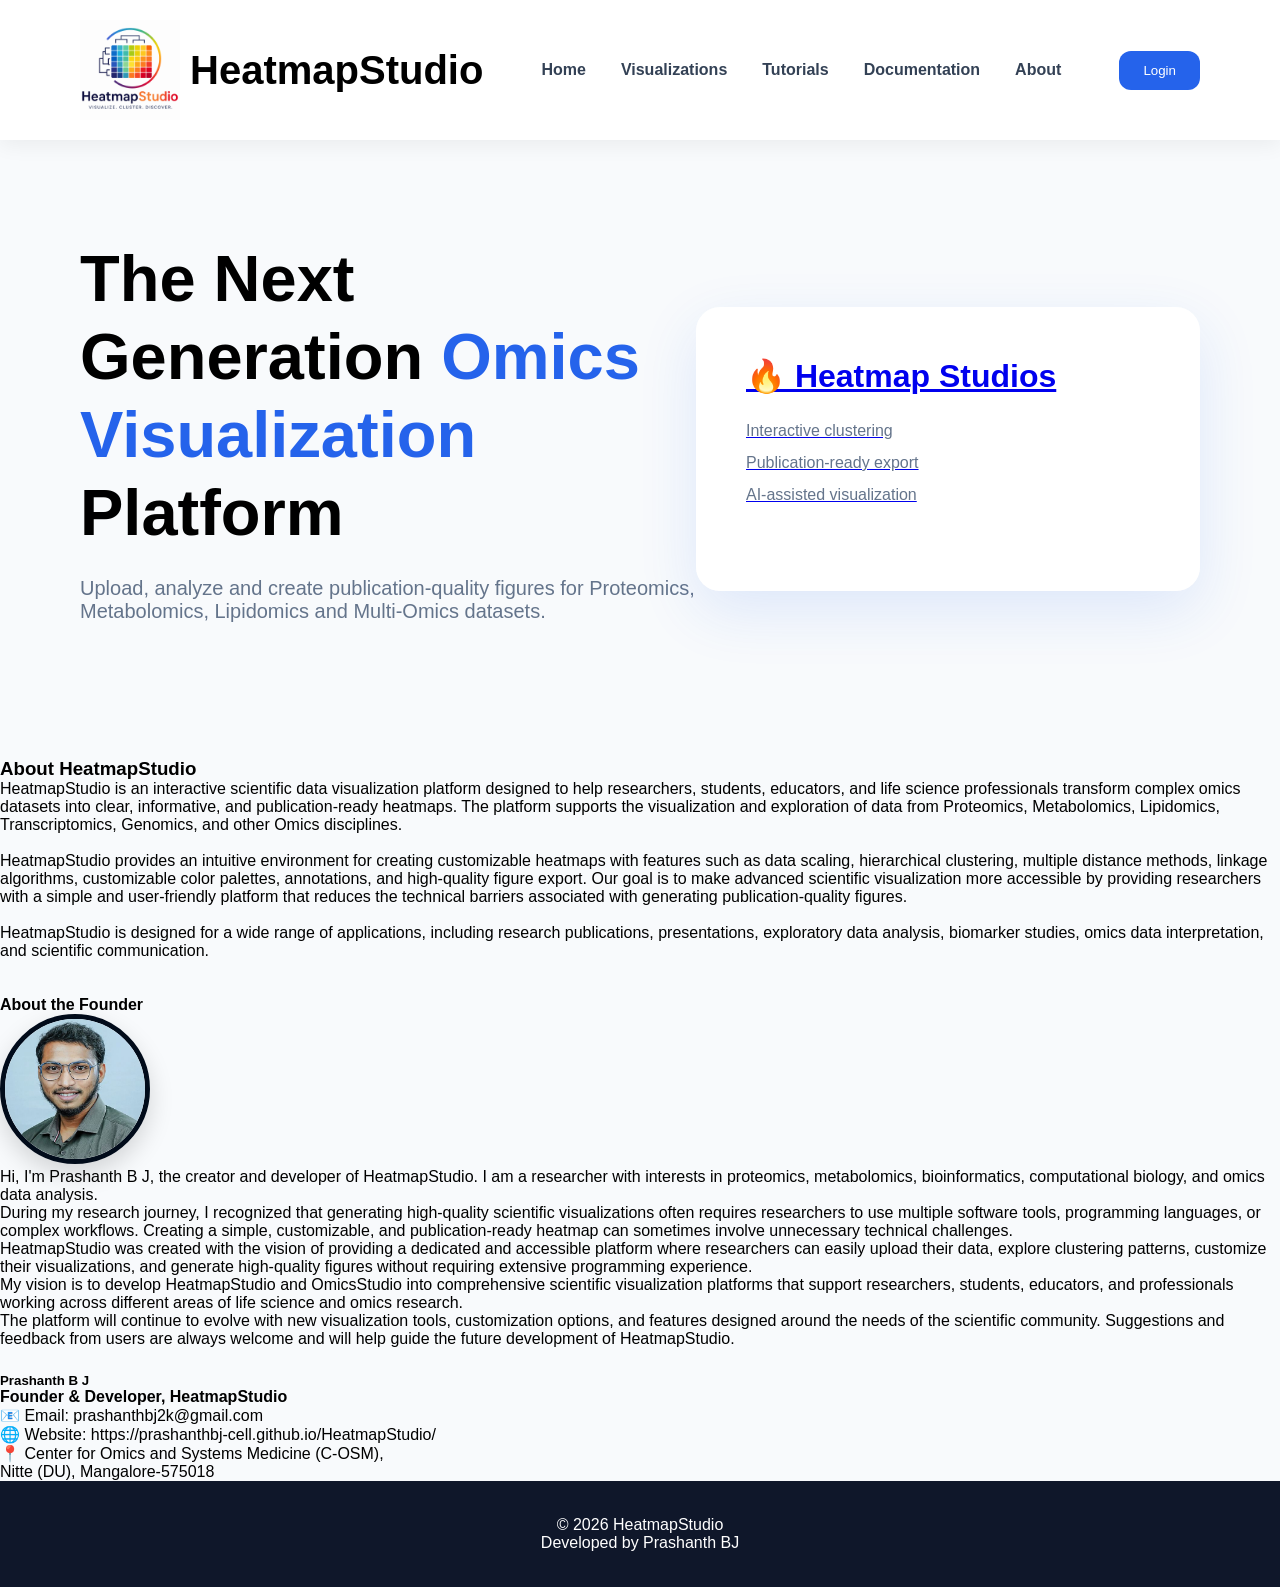
==== index.html @ 777a9588 "Add files via upload" ====
<!DOCTYPE html>
<html lang="en">

<head>

    <meta charset="UTF-8">

    <meta name="viewport" content="width=device-width, initial-scale=1.0">

    <title>HeatmapStudio</title>

    <!-- Font -->

    <link rel="preconnect" href="https://fonts.googleapis.com">

    <link rel="preconnect" href="https://fonts.gstatic.com" crossorigin>

    <link href="https://fonts.googleapis.com/css2?family=Inter:wght@300;400;500;600;700;800&display=swap" rel="stylesheet">

    <!-- CSS -->

    <link rel="stylesheet" href="css/main.css">

</head>

<body>

    <!-- ================= NAVBAR ================= -->

    <header>

        <div class="logo">
            <img src="assets/logos/logo.png" alt="OmicsStudio">
            <span>HeatmapStudio</span>
        </div>

        <nav>
            <a href="#">Home</a>
            <a href="#">Visualizations</a>
            <a href="#">Tutorials</a>
            <a href="#">Documentation</a>
            <a href="#">About</a>
        </nav>

        <div class="nav-buttons">
            <button class="login">Login</button>
        </div>

    </header>


    <!-- ================= MAIN CONTENT ================= -->



        <!-- ================= HERO ================= -->

        <section class="hero">

            <div class="hero-left">

                <h1>
                    The Next Generation
                    <span>Omics Visualization</span>
                    Platform
                </h1>

                <p>
                    Upload, analyze and create publication-quality figures
                    for Proteomics, Metabolomics, Lipidomics and Multi-Omics
                    datasets.
                </p>

            </div>


            <a href="pages/heatmap.html" class="hero-card">

                <h2>🔥 Heatmap Studios</h2>

                <p>
                    Interactive clustering
                    <br>
                    Publication-ready export
                    <br>
                    AI-assisted visualization
                </p>

            </a>

        </section>

        </section>


   <section id="about" class="about">

    <h3>About HeatmapStudio</h3>

    <p>
HeatmapStudio is an interactive scientific data visualization platform designed to help researchers, students,
educators, and life science professionals transform complex omics datasets into clear, informative, and
publication-ready heatmaps.

The platform supports the visualization and exploration of data from Proteomics, Metabolomics,
Lipidomics, Transcriptomics, Genomics, and other Omics disciplines.
</p>
<br>

<p>
HeatmapStudio provides an intuitive environment for creating customizable heatmaps with features such as
data scaling, hierarchical clustering, multiple distance methods, linkage algorithms, customizable color
palettes, annotations, and high-quality figure export. Our goal is to make advanced scientific visualization more accessible by providing researchers with a simple
   and user-friendly platform that reduces the technical barriers associated with generating publication-quality figures.
</p>
<br>
<p>HeatmapStudio is designed for a wide range of applications, including research publications, presentations,
   exploratory data analysis, biomarker studies, omics data interpretation, and scientific communication.
</p>


    <br><br>
    
    <h4>About the Founder</h4>

<div class="founder-container">

    <div class="founder-image">
        <img src="assets/images/prashanth.jpg" alt="Prashanth B J">
    </div>

    <div class="founder-content">

       <p>
Hi, I'm Prashanth B J, the creator and developer of HeatmapStudio. 
I am a researcher with interests in proteomics, metabolomics, bioinformatics, computational biology, and omics data analysis.
</p>

<p>
During my research journey, I recognized that generating high-quality scientific visualizations often requires researchers 
to use multiple software tools, programming languages, or complex workflows. Creating a simple, customizable, and 
publication-ready heatmap can sometimes involve unnecessary technical challenges.
</p>

<p>
HeatmapStudio was created with the vision of providing a dedicated and accessible platform where researchers can easily 
upload their data, explore clustering patterns, customize their visualizations, and generate high-quality figures 
without requiring extensive programming experience.
</p>

<p>
My vision is to develop HeatmapStudio and OmicsStudio into comprehensive scientific visualization platforms that support 
researchers, students, educators, and professionals working across different areas of life science and omics research.
</p>
<p>

The platform will continue to evolve with new visualization tools, customization options, and features designed around 
the needs of the scientific community. Suggestions and feedback from users are always welcome and will help guide the future 
development of HeatmapStudio.
</p>

        <div class="founder-sign">
            <h5>Prashanth B J</h5>
            <p>Founder & Developer, HeatmapStudio</p>
        </div>

    </div>

</div>

</section>

</section>


        <div class="contact-info">

            <p>📧 Email: prashanthbj2k@gmail.com</p>

            <p>🌐 Website: https://prashanthbj-cell.github.io/HeatmapStudio/</p>

            <p>📍 Center for Omics and Systems Medicine (C-OSM), <p>

            <p> Nitte (DU), Mangalore-575018 </p>

        </div>

    


    <!-- ================= FOOTER ================= -->

    <footer>
        © 2026 HeatmapStudio
        <br>
        Developed by Prashanth BJ
    </footer>

</body>

</html>
---- css/main.css ----
*{

margin:0;

padding:0;

box-sizing:border-box;

}

body {
    min-height: auto;
    font-family: Arial, Helvetica, sans-serif;
        background:#F8FAFC;
}

main {
    flex: 1;
    display: flex;
    flex-direction: column;
}

header{

display:flex;

justify-content:space-between;

align-items:center;

padding:20px 80px;

background:white;

box-shadow:0 5px 20px rgba(0,0,0,.06);

position:sticky;

top:0;

z-index:999;

}

.logo {
    display: flex;
    align-items: center;
    gap: 10px;
    font-size: 40px;
    font-weight: 700;
}

.logo img {
    width: 100px;
    height: 100px;
    object-fit: contain;
}

nav{

display:flex;

gap:35px;

}

nav a{

text-decoration:none;

color:#334155;

font-weight:600;

}

nav a:hover{

color:#2563eb;

}

.login{

background:#2563eb;

color:white;

border:none;

padding:12px 24px;

border-radius:12px;

cursor:pointer;

}

.hero{

display:flex;

justify-content:space-between;

align-items:center;

padding:100px 80px;

}

.hero-left{

width:55%;

}

.hero-left h1{

font-size:65px;

line-height:1.2;

margin-bottom:25px;

}

.hero-left span{

color:#2563eb;

}

.hero-left p{

font-size:20px;

color:#64748b;

margin-bottom:35px;

}

.hero-buttons button{

padding:18px 35px;

margin-right:15px;

border:none;

border-radius:14px;

cursor:pointer;

font-size:17px;

}

.primary{

background:#2563eb;

color:white;

}

.secondary{

background:white;

border:2px solid #2563eb;

color:#2563eb;

}

/* ===========================
   HERO CARD
=========================== */

.hero-card{

    width:420px;

    padding:50px;

    border-radius:24px;

    background:rgba(255,255,255,.9);

    backdrop-filter:blur(15px);

    box-shadow:
        0 20px 60px rgba(37,99,235,.12);

    transition:.35s;
    
    display:flex;

    flex-direction: column;

    flex: 1;

}

.hero-card:hover{

    transform:translateY(-8px);

    box-shadow:
        0 30px 70px rgba(37,99,235,.20);

}

.hero-card h2{

    font-size:32px;

    margin-bottom:20px;

}

.hero-card p{

    color:#64748b;

    line-height:2;

    margin-bottom:30px;

}

.hero-card .primary{

    display:flex;

    flex-direction: column;

    padding:14px 24px;

}



/******

*********************/

.modules{

padding:80px;

}

.modules h2{

text-align:center;

font-size:40px;

margin-bottom:60px;

}

.grid{

display:grid;

grid-template-columns:repeat(auto-fit,minmax(250px,1fr));

gap:30px;

}

.module{

background:white;

padding:35px;

border-radius:18px;

text-align:center;

font-size:40px;

box-shadow:0 5px 25px rgba(0,0,0,.06);

transition:.3s;

cursor:pointer;

}

.module:hover{

transform:translateY(-10px);

}

.module h3{

font-size:25px;

margin-top:15px;

}

.module p{

font-size:16px;

color:#64748b;

margin-top:10px;

}

.features{

display:grid;

grid-template-columns:repeat(4,1fr);

padding:80px;

gap:25px;

}

.feature{

background:#2563eb;

color:white;

padding:35px;

text-align:center;

font-size:22px;

border-radius:18px;

}

footer {
    padding: 35px;
    text-align: center;
    background: #0f172a;
    color: white;
    margin-top: auto;
    flex-shrink: 0;
}

.dashboard{

display:grid;

grid-template-columns:340px 1fr;

gap:30px;

margin-top:40px;

}

.left-panel{

display:flex;

flex-direction:column;

gap:25px;

}

.right-panel{

display:flex;

flex-direction:column;

gap:25px;

}

.card{

background:white;

padding:25px;

border-radius:18px;

box-shadow:0 10px 30px rgba(0,0,0,.08);

}

.card h2{

margin-bottom:20px;

}

.upload-area{

border:2px dashed #cbd5e1;

padding:35px;

border-radius:16px;

text-align:center;

}

.upload-icon{

font-size:60px;

margin-bottom:15px;

}

.upload-area input{

margin:20px 0;

width:100%;

}

.demo-btn{

margin-top:20px;

width:100%;

}

.recent-list{

list-style:none;

}

.recent-list li{

padding:12px;

border-bottom:1px solid #e5e7eb;

color:#475569;

}

.dataset-info{

display:grid;

grid-template-columns:repeat(4,1fr);

gap:20px;

text-align:center;

}

.dataset-info div{

background:#f8fafc;

padding:20px;

border-radius:12px;

}

.preview-table {
    width: 100%;
    max-height: 500px;
    overflow-y: auto;
    overflow-x: auto;
    border: 1px solid #e2e8f0;
    border-radius: 10px;
}

.preview-table table {
    width: max-content;
    min-width: 100%;
    border-collapse: collapse;
}

.preview-table th,
.preview-table td {
    padding: 10px 14px;
    white-space: nowrap;
    border-bottom: 1px solid #e2e8f0;
}

.preview-table th {
    position: sticky;
    top: 0;
    background: white;
    z-index: 2;
}

.continue-section{
    margin-top:30px;
    display:flex;
    justify-content:flex-end;
}

.generate-btn{
    background:#2563eb;
    color:white;
    border:none;
    padding:16px 35px;
    border-radius:12px;
    cursor:pointer;
    font-size:18px;
    font-weight:600;
    transition:.3s;
}

.generate-btn:hover{
    background:#1d4ed8;
}

.heatmap-card{
    margin-top:30px;
}

#heatmapPlot{
    width:100%;
    height:700px;
}

.builder{

display:grid;

grid-template-columns:320px 1fr;

gap:30px;

padding:40px 60px;

}

.left-tools{

display:flex;

flex-direction:column;

gap:20px;

}

.tool-card{

background:white;

padding:20px;

border-radius:16px;

box-shadow:0 5px 20px rgba(0,0,0,.08);

}

.tool-card h3{

margin-bottom:15px;

}

.tool-card select{

width:100%;

padding:12px;

border-radius:10px;

border:1px solid #d1d5db;

}

.tool-card button{

margin-top:10px;

padding:10px 18px;

border:none;

background:#2563eb;

color:white;

border-radius:10px;

cursor:pointer;

margin-right:8px;

}

.viewer{

background:white;

border-radius:20px;

box-shadow:0 5px 25px rgba(0,0,0,.08);

overflow:hidden;

}

.viewer-toolbar{

display:flex;

gap:10px;

padding:15px;

background:#f8fafc;

border-bottom:1px solid #e5e7eb;

}

.viewer-toolbar button{

padding:10px 18px;

border:none;

background:#2563eb;

color:white;

border-radius:8px;

cursor:pointer;

}

#heatmapViewer{

height:850px;

display:flex;

align-items:center;

justify-content:center;

font-size:28px;

color:#94a3b8;

}

.paste-section {
    margin-top: 20px;
    text-align: center;
}

.paste-section p {
    color: #64748b;
    margin-bottom: 10px;
}

#pasteData {
    width: 100%;
    min-height: 180px;
    padding: 14px;
    border: 1px solid #cbd5e1;
    border-radius: 10px;
    resize: vertical;
    font-family: monospace;
    font-size: 14px;
    box-sizing: border-box;
}

#loadPasteBtn {
    margin-top: 12px;
    padding: 10px 18px;
    border: none;
    border-radius: 8px;
    cursor: pointer;
}

#heatmapPlot {
    width: 50%;
    margin: 0 Center;
}

/* =======================================
   COLOR PALETTE SELECTOR
======================================= */

.palette-selector {
    display: flex;
    align-items: center;
    gap: 8px;
}


.palette-dropdown {
    position: relative;
    width: 220px;
}


.palette-selected {
    width: 100%;
    height: 36px;

    display: flex;
    align-items: center;
    gap: 10px;

    padding: 5px 10px;

    background: white;

    border: 1px solid #ccc;
    border-radius: 6px;

    cursor: pointer;

    font-size: 13px;
}


.palette-selected:hover {
    border-color: #888;
}


.palette-arrow {
    margin-left: auto;
    font-size: 10px;
}


.palette-preview {
    width: 70px;
    height: 14px;

    display: inline-block;

    border-radius: 3px;

    flex-shrink: 0;
}


.palette-menu {
    position: absolute;

    top: calc(100% + 4px);
    left: 0;

    width: 260px;

    max-height: 400px;

    overflow-y: auto;

    background: white;

    border: 1px solid #ccc;

    border-radius: 7px;

    box-shadow:
        0 6px 20px rgba(0,0,0,0.15);

    padding: 6px;

    z-index: 9999;

    display: none;
}


.palette-menu.show {
    display: block;
}


.palette-group-title {
    font-size: 11px;

    font-weight: 600;

    color: #777;

    padding:
        8px
        8px
        5px;

    text-transform: uppercase;
}


.palette-option {
    display: flex;

    align-items: center;

    gap: 10px;

    padding: 7px 8px;

    border-radius: 5px;

    cursor: pointer;

    font-size: 13px;
}


.palette-option:hover {
    background: #f2f2f2;
}


/* =======================================
   PALETTE COLORS
======================================= */

.palette-RdBu {
    background:
        linear-gradient(
            to right,
            #67001f,
            #f7f7f7,
            #053061
        );
}


.palette-RdYlBu {
    background:
        linear-gradient(
            to right,
            #d73027,
            #ffffbf,
            #2166ac
        );
}


.palette-BlueYellowRed {
    background:
        linear-gradient(
            to right,
            #0066ff,
            #ffff00,
            #ff0000
        );
}


.palette-PurpleYellowGreen {
    background:
        linear-gradient(
            to right,
            #7b2cff,
            #ffff00,
            #00a651
        );
}


.palette-BlueOrange {
    background:
        linear-gradient(
            to right,
            #0057ff,
            #ffffff,
            #ff4500
        );
}


.palette-PinkGreen {
    background:
        linear-gradient(
            to right,
            #d000ff,
            #ffffff,
            #00a651
        );
}


.palette-RedCyan {
    background:
        linear-gradient(
            to right,
            #e60000,
            #ffffff,
            #00a6a6
        );
}


.palette-MagentaGreen {
    background:
        linear-gradient(
            to right,
            #cc00ff,
            #ffffff,
            #00aa00
        );
}


.palette-TealOrange {
    background:
        linear-gradient(
            to right,
            #008c95,
            #ffffff,
            #ff6600
        );
}


.palette-VioletOrange {
    background:
        linear-gradient(
            to right,
            #5e00ff,
            #ffffff,
            #ff4500
        );
}


.palette-Viridis {
    background:
        linear-gradient(
            to right,
            #440154,
            #21918c,
            #fde725
        );
}


.palette-Plasma {
    background:
        linear-gradient(
            to right,
            #0d0887,
            #cc4778,
            #f0f921
        );
}


.palette-Inferno {
    background:
        linear-gradient(
            to right,
            #000004,
            #bc3754,
            #fcffa4
        );
}


.palette-Magma {
    background:
        linear-gradient(
            to right,
            #000004,
            #b73779,
            #fcfdbf
        );
}


.palette-Cividis {
    background:
        linear-gradient(
            to right,
            #00204c,
            #7c7b78,
            #fee838
        );
}

.founder-image img{
    width:150px;
    height:150px;
    border-radius:50%;
    object-fit:cover;
    border:5px solid #010b1a;
    box-shadow:0 10px 25px rgba(0,0,0,.15);
}

.founder-content{
    flex:1;
    min-width:300px;
}

.founder-sign{
    margin-top:25px;
    font-weight:bold;
}

.founder-sign h4{
    margin-bottom:5px;
}
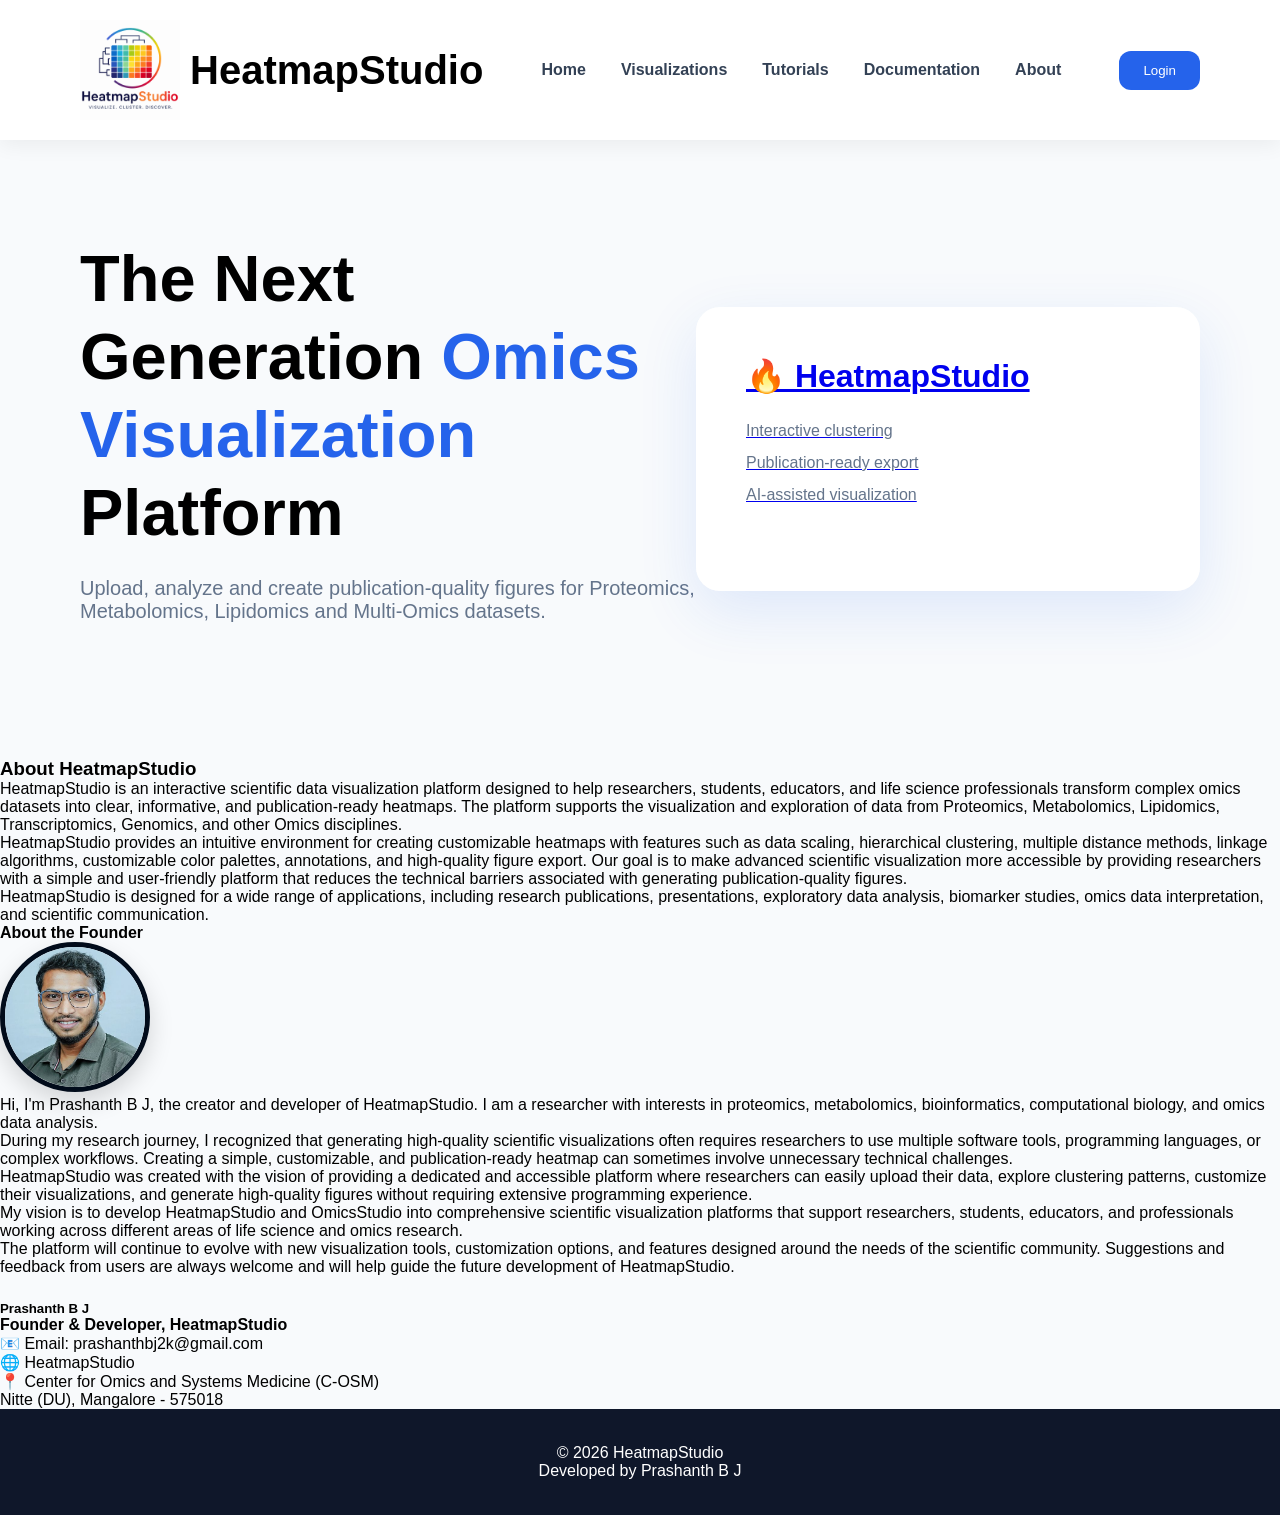
==== commit 82217239: "Add files via upload" ====
--- a/index.html
+++ b/index.html
@@ -10,191 +10,311 @@
     <title>HeatmapStudio</title>
 
     <!-- Font -->
-
     <link rel="preconnect" href="https://fonts.googleapis.com">
 
-    <link rel="preconnect" href="https://fonts.gstatic.com" crossorigin>
-
-    <link href="https://fonts.googleapis.com/css2?family=Inter:wght@300;400;500;600;700;800&display=swap" rel="stylesheet">
+    <link rel="preconnect"
+          href="https://fonts.gstatic.com"
+          crossorigin>
+
+    <link href="https://fonts.googleapis.com/css2?family=Inter:wght@300;400;500;600;700;800&display=swap"
+          rel="stylesheet">
 
     <!-- CSS -->
-
     <link rel="stylesheet" href="css/main.css">
 
 </head>
 
+
 <body>
 
-    <!-- ================= NAVBAR ================= -->
-
-    <header>
-
-        <div class="logo">
-            <img src="assets/logos/logo.png" alt="OmicsStudio">
-            <span>HeatmapStudio</span>
+<!-- ================= NAVBAR ================= -->
+
+<header>
+
+    <div class="logo">
+
+        <img src="assets/logos/logo.png"
+             alt="HeatmapStudio Logo">
+
+        <span>HeatmapStudio</span>
+
+    </div>
+
+
+    <nav>
+
+        <a href="#home">Home</a>
+
+        <a href="#visualizations">Visualizations</a>
+
+        <a href="#tutorials">Tutorials</a>
+
+        <a href="#documentation">Documentation</a>
+
+        <a href="#about">About</a>
+
+    </nav>
+
+
+    <div class="nav-buttons">
+
+        <button class="login">
+            Login
+        </button>
+
+    </div>
+
+</header>
+
+
+<!-- ================= MAIN CONTENT ================= -->
+
+<main>
+
+
+    <!-- ================= HERO ================= -->
+
+    <section id="home" class="hero">
+
+        <div class="hero-left">
+
+            <h1>
+
+                The Next Generation
+
+                <span>Omics Visualization</span>
+
+                Platform
+
+            </h1>
+
+
+            <p>
+
+                Upload, analyze and create publication-quality figures
+                for Proteomics, Metabolomics, Lipidomics and Multi-Omics
+                datasets.
+
+            </p>
+
         </div>
 
-        <nav>
-            <a href="#">Home</a>
-            <a href="#">Visualizations</a>
-            <a href="#">Tutorials</a>
-            <a href="#">Documentation</a>
-            <a href="#">About</a>
-        </nav>
-
-        <div class="nav-buttons">
-            <button class="login">Login</button>
+
+        <!-- ================= HEATMAP CARD ================= -->
+
+        <a href="pages/heatmap.html"
+           class="hero-card">
+
+            <h2>
+                🔥 HeatmapStudio
+            </h2>
+
+            <p>
+
+                Interactive clustering
+
+                <br>
+
+                Publication-ready export
+
+                <br>
+
+                AI-assisted visualization
+
+            </p>
+
+        </a>
+
+    </section>
+
+
+    <!-- ================= ABOUT ================= -->
+
+    <section id="about"
+             class="about">
+
+        <h3>
+            About HeatmapStudio
+        </h3>
+
+
+        <p>
+
+            HeatmapStudio is an interactive scientific data visualization
+            platform designed to help researchers, students, educators,
+            and life science professionals transform complex omics datasets
+            into clear, informative, and publication-ready heatmaps.
+
+            The platform supports the visualization and exploration of data
+            from Proteomics, Metabolomics, Lipidomics, Transcriptomics,
+            Genomics, and other Omics disciplines.
+
+        </p>
+
+
+        <p>
+
+            HeatmapStudio provides an intuitive environment for creating
+            customizable heatmaps with features such as data scaling,
+            hierarchical clustering, multiple distance methods, linkage
+            algorithms, customizable color palettes, annotations, and
+            high-quality figure export.
+
+            Our goal is to make advanced scientific visualization more
+            accessible by providing researchers with a simple and
+            user-friendly platform that reduces the technical barriers
+            associated with generating publication-quality figures.
+
+        </p>
+
+
+        <p>
+
+            HeatmapStudio is designed for a wide range of applications,
+            including research publications, presentations, exploratory
+            data analysis, biomarker studies, omics data interpretation,
+            and scientific communication.
+
+        </p>
+
+
+        <!-- ================= FOUNDER ================= -->
+
+        <h4>
+            About the Founder
+        </h4>
+
+
+        <div class="founder-container">
+
+
+            <div class="founder-image">
+
+                <img src="assets/images/prashanth.jpg"
+                     alt="Prashanth B J">
+
+            </div>
+
+
+            <div class="founder-content">
+
+                <p>
+
+                    Hi, I'm Prashanth B J, the creator and developer
+                    of HeatmapStudio. I am a researcher with interests
+                    in proteomics, metabolomics, bioinformatics,
+                    computational biology, and omics data analysis.
+
+                </p>
+
+
+                <p>
+
+                    During my research journey, I recognized that
+                    generating high-quality scientific visualizations
+                    often requires researchers to use multiple software
+                    tools, programming languages, or complex workflows.
+
+                    Creating a simple, customizable, and publication-ready
+                    heatmap can sometimes involve unnecessary technical
+                    challenges.
+
+                </p>
+
+
+                <p>
+
+                    HeatmapStudio was created with the vision of providing
+                    a dedicated and accessible platform where researchers
+                    can easily upload their data, explore clustering patterns,
+                    customize their visualizations, and generate high-quality
+                    figures without requiring extensive programming experience.
+
+                </p>
+
+
+                <p>
+
+                    My vision is to develop HeatmapStudio and OmicsStudio
+                    into comprehensive scientific visualization platforms
+                    that support researchers, students, educators, and
+                    professionals working across different areas of life
+                    science and omics research.
+
+                </p>
+
+
+                <p>
+
+                    The platform will continue to evolve with new
+                    visualization tools, customization options, and
+                    features designed around the needs of the scientific
+                    community.
+
+                    Suggestions and feedback from users are always welcome
+                    and will help guide the future development of
+                    HeatmapStudio.
+
+                </p>
+
+
+                <div class="founder-sign">
+
+                    <h5>
+                        Prashanth B J
+                    </h5>
+
+                    <p>
+                        Founder & Developer, HeatmapStudio
+                    </p>
+
+                </div>
+
+            </div>
+
         </div>
 
-    </header>
-
-
-    <!-- ================= MAIN CONTENT ================= -->
-
-
-
-        <!-- ================= HERO ================= -->
-
-        <section class="hero">
-
-            <div class="hero-left">
-
-                <h1>
-                    The Next Generation
-                    <span>Omics Visualization</span>
-                    Platform
-                </h1>
-
-                <p>
-                    Upload, analyze and create publication-quality figures
-                    for Proteomics, Metabolomics, Lipidomics and Multi-Omics
-                    datasets.
-                </p>
-
-            </div>
-
-
-            <a href="pages/heatmap.html" class="hero-card">
-
-                <h2>🔥 Heatmap Studios</h2>
-
-                <p>
-                    Interactive clustering
-                    <br>
-                    Publication-ready export
-                    <br>
-                    AI-assisted visualization
-                </p>
-
-            </a>
-
-        </section>
-
-        </section>
-
-
-   <section id="about" class="about">
-
-    <h3>About HeatmapStudio</h3>
-
-    <p>
-HeatmapStudio is an interactive scientific data visualization platform designed to help researchers, students,
-educators, and life science professionals transform complex omics datasets into clear, informative, and
-publication-ready heatmaps.
-
-The platform supports the visualization and exploration of data from Proteomics, Metabolomics,
-Lipidomics, Transcriptomics, Genomics, and other Omics disciplines.
-</p>
-<br>
-
-<p>
-HeatmapStudio provides an intuitive environment for creating customizable heatmaps with features such as
-data scaling, hierarchical clustering, multiple distance methods, linkage algorithms, customizable color
-palettes, annotations, and high-quality figure export. Our goal is to make advanced scientific visualization more accessible by providing researchers with a simple
-   and user-friendly platform that reduces the technical barriers associated with generating publication-quality figures.
-</p>
-<br>
-<p>HeatmapStudio is designed for a wide range of applications, including research publications, presentations,
-   exploratory data analysis, biomarker studies, omics data interpretation, and scientific communication.
-</p>
-
-
-    <br><br>
-    
-    <h4>About the Founder</h4>
-
-<div class="founder-container">
-
-    <div class="founder-image">
-        <img src="assets/images/prashanth.jpg" alt="Prashanth B J">
-    </div>
-
-    <div class="founder-content">
-
-       <p>
-Hi, I'm Prashanth B J, the creator and developer of HeatmapStudio. 
-I am a researcher with interests in proteomics, metabolomics, bioinformatics, computational biology, and omics data analysis.
-</p>
-
-<p>
-During my research journey, I recognized that generating high-quality scientific visualizations often requires researchers 
-to use multiple software tools, programming languages, or complex workflows. Creating a simple, customizable, and 
-publication-ready heatmap can sometimes involve unnecessary technical challenges.
-</p>
-
-<p>
-HeatmapStudio was created with the vision of providing a dedicated and accessible platform where researchers can easily 
-upload their data, explore clustering patterns, customize their visualizations, and generate high-quality figures 
-without requiring extensive programming experience.
-</p>
-
-<p>
-My vision is to develop HeatmapStudio and OmicsStudio into comprehensive scientific visualization platforms that support 
-researchers, students, educators, and professionals working across different areas of life science and omics research.
-</p>
-<p>
-
-The platform will continue to evolve with new visualization tools, customization options, and features designed around 
-the needs of the scientific community. Suggestions and feedback from users are always welcome and will help guide the future 
-development of HeatmapStudio.
-</p>
-
-        <div class="founder-sign">
-            <h5>Prashanth B J</h5>
-            <p>Founder & Developer, HeatmapStudio</p>
-        </div>
-
-    </div>
-
-</div>
-
-</section>
-
-</section>
-
-
-        <div class="contact-info">
-
-            <p>📧 Email: prashanthbj2k@gmail.com</p>
-
-            <p>🌐 Website: https://prashanthbj-cell.github.io/HeatmapStudio/</p>
-
-            <p>📍 Center for Omics and Systems Medicine (C-OSM), <p>
-
-            <p> Nitte (DU), Mangalore-575018 </p>
-
-        </div>
-
-    
-
-
-    <!-- ================= FOOTER ================= -->
-
-    <footer>
-        © 2026 HeatmapStudio
-        <br>
-        Developed by Prashanth BJ
-    </footer>
+    </section>
+
+
+    <!-- ================= CONTACT ================= -->
+
+    <section class="contact-info">
+
+        <p>
+            📧 Email: prashanthbj2k@gmail.com
+        </p>
+
+        <p>
+            🌐 HeatmapStudio
+        </p>
+
+        <p>
+            📍 Center for Omics and Systems Medicine (C-OSM)
+        </p>
+
+        <p>
+            Nitte (DU), Mangalore - 575018
+        </p>
+
+    </section>
+
+
+</main>
+
+
+<!-- ================= FOOTER ================= -->
+
+<footer>
+
+    © 2026 HeatmapStudio
+
+    <br>
+
+    Developed by Prashanth B J
+
+</footer>
+
 
 </body>
 
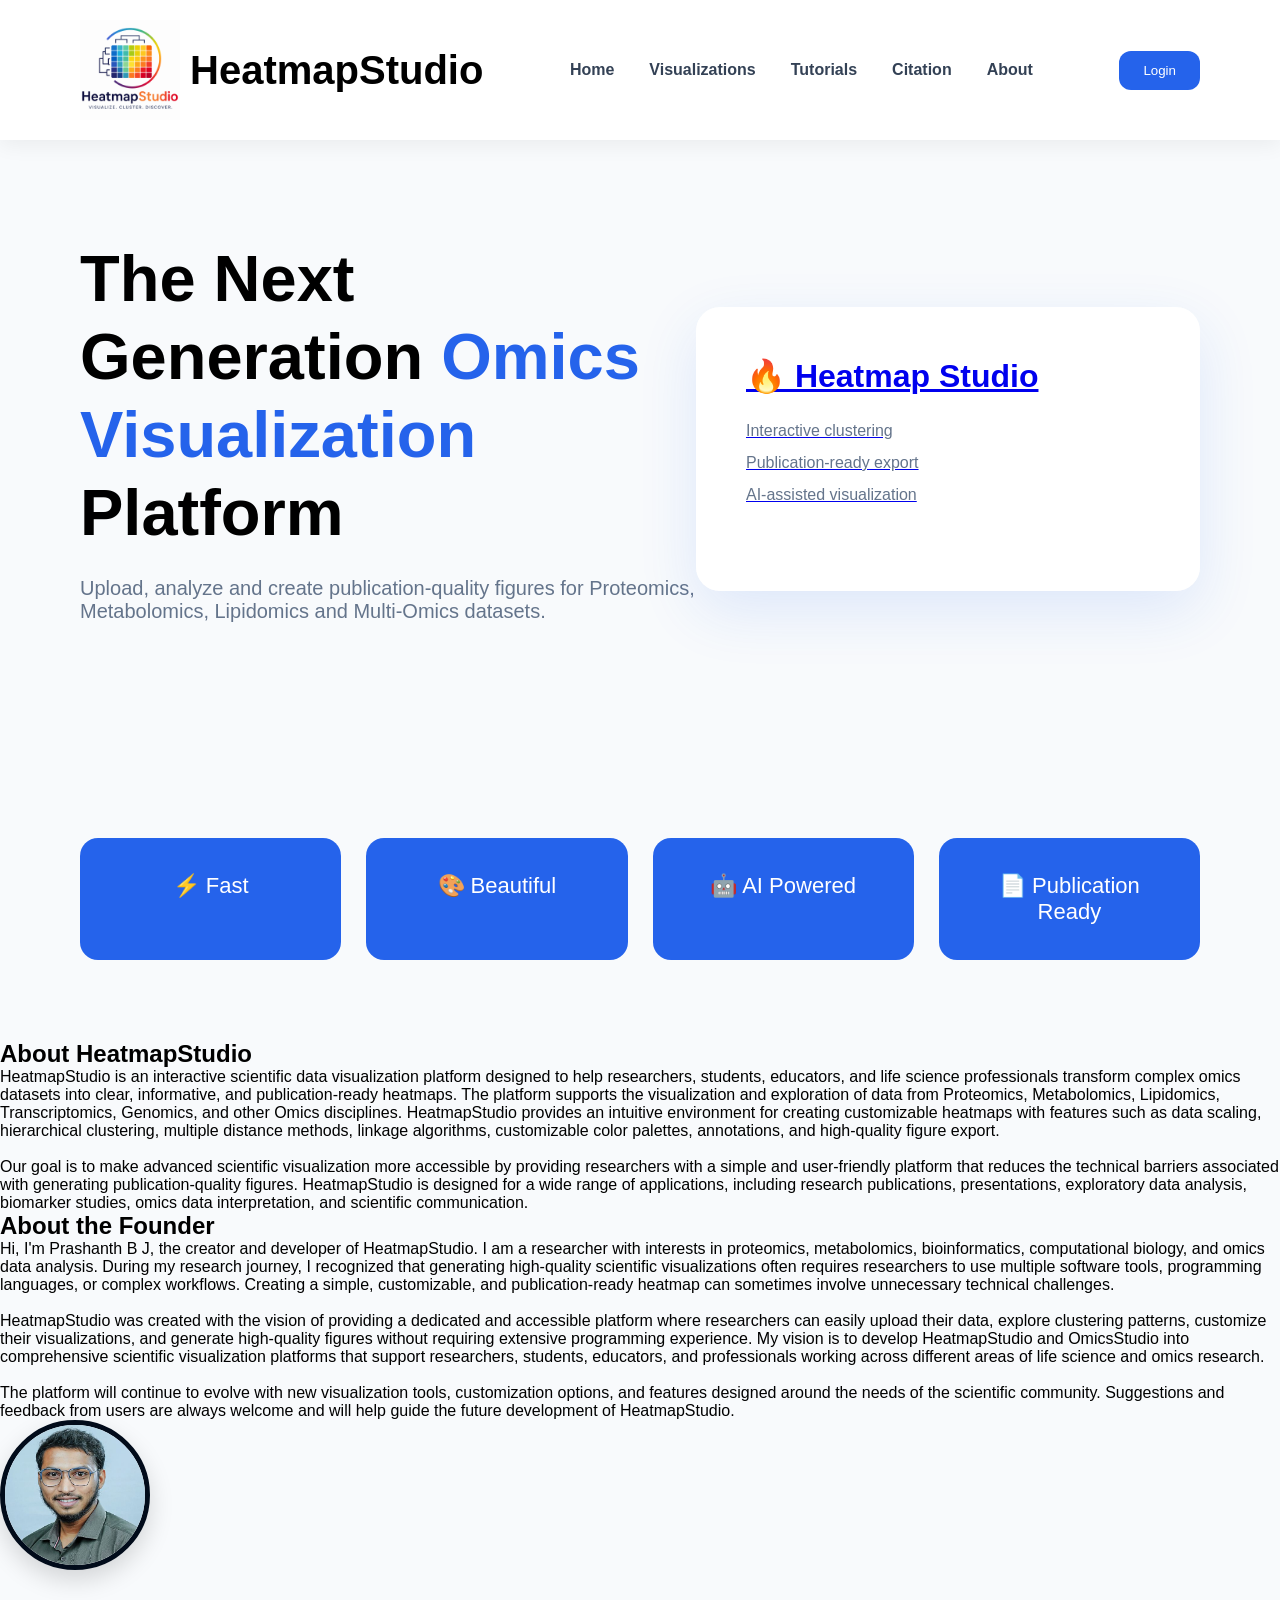
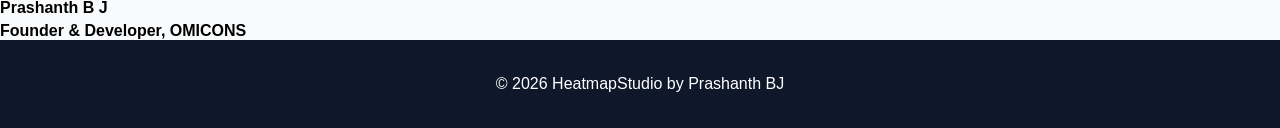
==== commit 633274ea: "Add files via upload" ====
--- a/index.html
+++ b/index.html
@@ -10,21 +10,19 @@
     <title>HeatmapStudio</title>
 
     <!-- Font -->
+
     <link rel="preconnect" href="https://fonts.googleapis.com">
 
-    <link rel="preconnect"
-          href="https://fonts.gstatic.com"
-          crossorigin>
-
-    <link href="https://fonts.googleapis.com/css2?family=Inter:wght@300;400;500;600;700;800&display=swap"
-          rel="stylesheet">
+    <link rel="preconnect" href="https://fonts.gstatic.com" crossorigin>
+
+    <link href="https://fonts.googleapis.com/css2?family=Inter:wght@300;400;500;600;700;800&display=swap" rel="stylesheet">
 
     <!-- CSS -->
+
     <link rel="stylesheet" href="css/main.css">
 
 </head>
 
-
 <body>
 
 <!-- ================= NAVBAR ================= -->
@@ -32,185 +30,170 @@
 <header>
 
     <div class="logo">
-
-        <img src="assets/logos/logo.png"
-             alt="HeatmapStudio Logo">
-
-        <span>HeatmapStudio</span>
-
-    </div>
-
+    <img src="assets/logos/logo.png" alt="HeatmapStudio">
+    <span>HeatmapStudio</span>
+</div>
 
     <nav>
 
-        <a href="#home">Home</a>
-
-        <a href="#visualizations">Visualizations</a>
-
-        <a href="#tutorials">Tutorials</a>
-
-        <a href="#documentation">Documentation</a>
-
-        <a href="#about">About</a>
+        <a href="#">Home</a>
+
+        <a href="#">Visualizations</a>
+
+        <a href="#">Tutorials</a>
+
+        <a href="#">Citation</a>
+
+        <a href="#">About</a>
 
     </nav>
 
-
     <div class="nav-buttons">
 
-        <button class="login">
-            Login
-        </button>
+        <button class="login">Login</button>
 
     </div>
 
 </header>
 
 
-<!-- ================= MAIN CONTENT ================= -->
-
-<main>
-
-
-    <!-- ================= HERO ================= -->
-
-    <section id="home" class="hero">
-
-        <div class="hero-left">
-
-            <h1>
-
-                The Next Generation
-
-                <span>Omics Visualization</span>
-
-                Platform
-
-            </h1>
-
-
-            <p>
-
-                Upload, analyze and create publication-quality figures
-                for Proteomics, Metabolomics, Lipidomics and Multi-Omics
-                datasets.
-
-            </p>
+<!-- ================= HERO ================= -->
+
+<section class="hero">
+
+    <div class="hero-left">
+
+        <h1>
+
+            The Next Generation
+
+            <span>Omics Visualization</span>
+
+            Platform
+
+        </h1>
+
+        <p>
+
+            Upload, analyze and create publication-quality figures
+            for Proteomics, Metabolomics, Lipidomics and Multi-Omics
+            datasets.
+
+        </p>
+
 
         </div>
 
-
-        <!-- ================= HEATMAP CARD ================= -->
-
-        <a href="pages/heatmap.html"
-           class="hero-card">
-
-            <h2>
-                🔥 HeatmapStudio
-            </h2>
-
-            <p>
-
-                Interactive clustering
-
-                <br>
-
-                Publication-ready export
-
-                <br>
-
-                AI-assisted visualization
-
-            </p>
-
-        </a>
-
-    </section>
-
-
-    <!-- ================= ABOUT ================= -->
-
-    <section id="about"
-             class="about">
-
-        <h3>
-            About HeatmapStudio
-        </h3>
-
-
-        <p>
-
+    </div>
+
+        <a href="pages/heatmap.html" class="hero-card">
+
+            
+    <h2>
+
+       🔥  Heatmap Studio
+
+    </h2>
+
+    <p>
+
+        Interactive clustering
+
+        <br>
+        Publication-ready export
+
+        <br>
+        AI-assisted visualization
+
+    </p>
+
+</a>
+
+    </div>
+
+</section>
+
+
+<!-- ================= FEATURES ================= -->
+
+<section class="features">
+
+<div class="feature">
+
+⚡ Fast
+
+</div>
+
+<div class="feature">
+
+🎨 Beautiful
+
+</div>
+
+<div class="feature">
+
+🤖 AI Powered
+
+</div>
+
+<div class="feature">
+
+📄 Publication Ready
+
+</div>
+
+</section>
+
+<section id="about" class="about-section">
+
+    <div class="about-content">
+
+    <h2>About HeatmapStudio</h2>
+
+     <div class="about-text">
+
+    <p>
             HeatmapStudio is an interactive scientific data visualization
             platform designed to help researchers, students, educators,
             and life science professionals transform complex omics datasets
-            into clear, informative, and publication-ready heatmaps.
-
-            The platform supports the visualization and exploration of data
+            into clear, informative, and publication-ready heatmaps. The platform supports the visualization and exploration of data
             from Proteomics, Metabolomics, Lipidomics, Transcriptomics,
-            Genomics, and other Omics disciplines.
-
-        </p>
-
-
-        <p>
-
-            HeatmapStudio provides an intuitive environment for creating
+            Genomics, and other Omics disciplines. HeatmapStudio provides an intuitive environment for creating
             customizable heatmaps with features such as data scaling,
             hierarchical clustering, multiple distance methods, linkage
             algorithms, customizable color palettes, annotations, and
             high-quality figure export.
-
-            Our goal is to make advanced scientific visualization more
+</p>
+<br>
+
+            <p> Our goal is to make advanced scientific visualization more
             accessible by providing researchers with a simple and
             user-friendly platform that reduces the technical barriers
             associated with generating publication-quality figures.
-
-        </p>
-
-
-        <p>
-
-            HeatmapStudio is designed for a wide range of applications,
+        HeatmapStudio is designed for a wide range of applications,
             including research publications, presentations, exploratory
             data analysis, biomarker studies, omics data interpretation,
-            and scientific communication.
-
-        </p>
-
-
-        <!-- ================= FOUNDER ================= -->
-
-        <h4>
-            About the Founder
-        </h4>
-
-
-        <div class="founder-container">
-
-
-            <div class="founder-image">
-
-                <img src="assets/images/prashanth.jpg"
-                     alt="Prashanth B J">
-
-            </div>
-
-
-            <div class="founder-content">
-
-                <p>
-
-                    Hi, I'm Prashanth B J, the creator and developer
+            and scientific communication.</p>
+   
+     </div>
+
+    </div>
+
+</section>
+
+    <div class="founder-section">
+    
+    <h2>About the Founder</h2>
+ 
+
+    <div class="founder-text">
+
+       <p>
+                   Hi, I'm Prashanth B J, the creator and developer
                     of HeatmapStudio. I am a researcher with interests
                     in proteomics, metabolomics, bioinformatics,
                     computational biology, and omics data analysis.
-
-                </p>
-
-
-                <p>
-
-                    During my research journey, I recognized that
+                     During my research journey, I recognized that
                     generating high-quality scientific visualizations
                     often requires researchers to use multiple software
                     tools, programming languages, or complex workflows.
@@ -218,34 +201,25 @@
                     Creating a simple, customizable, and publication-ready
                     heatmap can sometimes involve unnecessary technical
                     challenges.
-
-                </p>
-
-
-                <p>
-
+</p>
+<br>
+
+ <p>
                     HeatmapStudio was created with the vision of providing
                     a dedicated and accessible platform where researchers
                     can easily upload their data, explore clustering patterns,
                     customize their visualizations, and generate high-quality
                     figures without requiring extensive programming experience.
-
-                </p>
-
-
-                <p>
-
                     My vision is to develop HeatmapStudio and OmicsStudio
                     into comprehensive scientific visualization platforms
                     that support researchers, students, educators, and
                     professionals working across different areas of life
                     science and omics research.
 
-                </p>
-
-
-                <p>
-
+</p>
+<br>
+
+<p>
                     The platform will continue to evolve with new
                     visualization tools, customization options, and
                     features designed around the needs of the scientific
@@ -254,67 +228,40 @@
                     Suggestions and feedback from users are always welcome
                     and will help guide the future development of
                     HeatmapStudio.
-
-                </p>
-
-
-                <div class="founder-sign">
-
-                    <h5>
-                        Prashanth B J
-                    </h5>
-
-                    <p>
-                        Founder & Developer, HeatmapStudio
-                    </p>
-
-                </div>
-
-            </div>
-
+</p>
+
+<div class="founder-image">
+        <img src="assets/images/prashanth.jpg" alt="Prashanth B J">
+    </div>
+
+        <div class="founder-sign">
+            <h4>Prashanth B J</h4>
+            <p>Founder & Developer, OMICONS</p>
         </div>
 
-    </section>
-
-
-    <!-- ================= CONTACT ================= -->
-
-    <section class="contact-info">
-
-        <p>
-            📧 Email: prashanthbj2k@gmail.com
-        </p>
-
-        <p>
-            🌐 HeatmapStudio
-        </p>
-
-        <p>
-            📍 Center for Omics and Systems Medicine (C-OSM)
-        </p>
-
-        <p>
-            Nitte (DU), Mangalore - 575018
-        </p>
-
-    </section>
-
-
-</main>
+    </div>
+
+    </div>
+
+
+
+    
+
+</section>
+
+
+</section>
 
 
 <!-- ================= FOOTER ================= -->
 
 <footer>
 
-    © 2026 HeatmapStudio
-
-    <br>
-
-    Developed by Prashanth B J
+© 2026 HeatmapStudio by Prashanth BJ
 
 </footer>
 
+<script src="js/core/app.js"></script>
 
 </body>
 
--- a/css/main.css
+++ b/css/main.css
@@ -239,7 +239,6 @@
     padding:14px 24px;
 
 }
-
 
 
 /******
@@ -712,13 +711,11 @@
     gap: 8px;
 }
 
-
 .palette-dropdown {
     position: relative;
     width: 220px;
 }
 
-
 .palette-selected {
     width: 100%;
     height: 36px;
@@ -739,18 +736,15 @@
     font-size: 13px;
 }
 
-
 .palette-selected:hover {
     border-color: #888;
 }
-
 
 .palette-arrow {
     margin-left: auto;
     font-size: 10px;
 }
 
-
 .palette-preview {
     width: 70px;
     height: 14px;
@@ -762,7 +756,6 @@
     flex-shrink: 0;
 }
 
-
 .palette-menu {
     position: absolute;
 
@@ -791,11 +784,9 @@
     display: none;
 }
 
-
 .palette-menu.show {
     display: block;
 }
-
 
 .palette-group-title {
     font-size: 11px;
@@ -812,7 +803,6 @@
     text-transform: uppercase;
 }
 
-
 .palette-option {
     display: flex;
 
@@ -829,11 +819,9 @@
     font-size: 13px;
 }
 
-
 .palette-option:hover {
     background: #f2f2f2;
 }
-
 
 /* =======================================
    PALETTE COLORS
@@ -849,7 +837,6 @@
         );
 }
 
-
 .palette-RdYlBu {
     background:
         linear-gradient(
@@ -860,7 +847,6 @@
         );
 }
 
-
 .palette-BlueYellowRed {
     background:
         linear-gradient(
@@ -871,7 +857,6 @@
         );
 }
 
-
 .palette-PurpleYellowGreen {
     background:
         linear-gradient(
@@ -882,7 +867,6 @@
         );
 }
 
-
 .palette-BlueOrange {
     background:
         linear-gradient(
@@ -893,7 +877,6 @@
         );
 }
 
-
 .palette-PinkGreen {
     background:
         linear-gradient(
@@ -904,7 +887,6 @@
         );
 }
 
-
 .palette-RedCyan {
     background:
         linear-gradient(
@@ -915,7 +897,6 @@
         );
 }
 
-
 .palette-MagentaGreen {
     background:
         linear-gradient(
@@ -926,7 +907,6 @@
         );
 }
 
-
 .palette-TealOrange {
     background:
         linear-gradient(
@@ -937,7 +917,6 @@
         );
 }
 
-
 .palette-VioletOrange {
     background:
         linear-gradient(
@@ -948,7 +927,6 @@
         );
 }
 
-
 .palette-Viridis {
     background:
         linear-gradient(
@@ -959,7 +937,6 @@
         );
 }
 
-
 .palette-Plasma {
     background:
         linear-gradient(
@@ -970,7 +947,6 @@
         );
 }
 
-
 .palette-Inferno {
     background:
         linear-gradient(
@@ -981,7 +957,6 @@
         );
 }
 
-
 .palette-Magma {
     background:
         linear-gradient(
@@ -991,7 +966,6 @@
             #fcfdbf
         );
 }
-
 
 .palette-Cividis {
     background:
@@ -1024,4 +998,5 @@
 
 .founder-sign h4{
     margin-bottom:5px;
-}+}
+
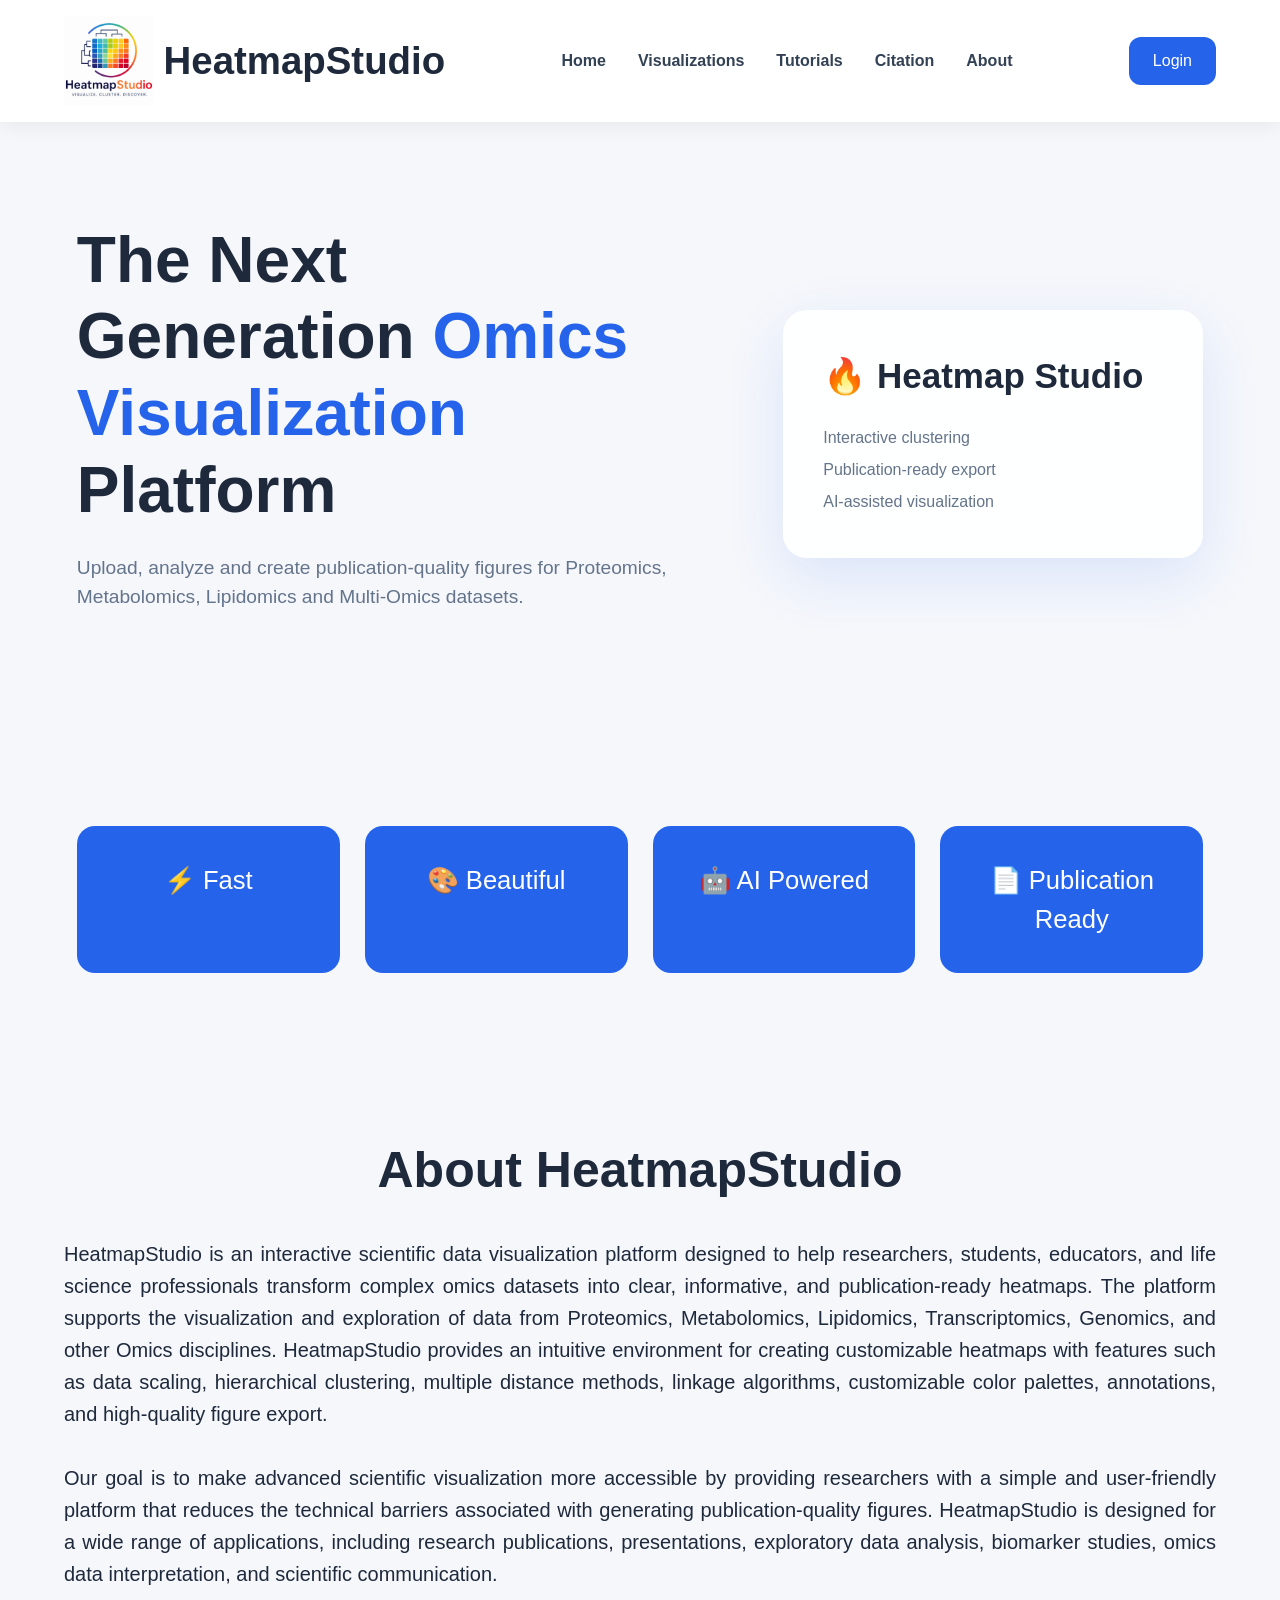
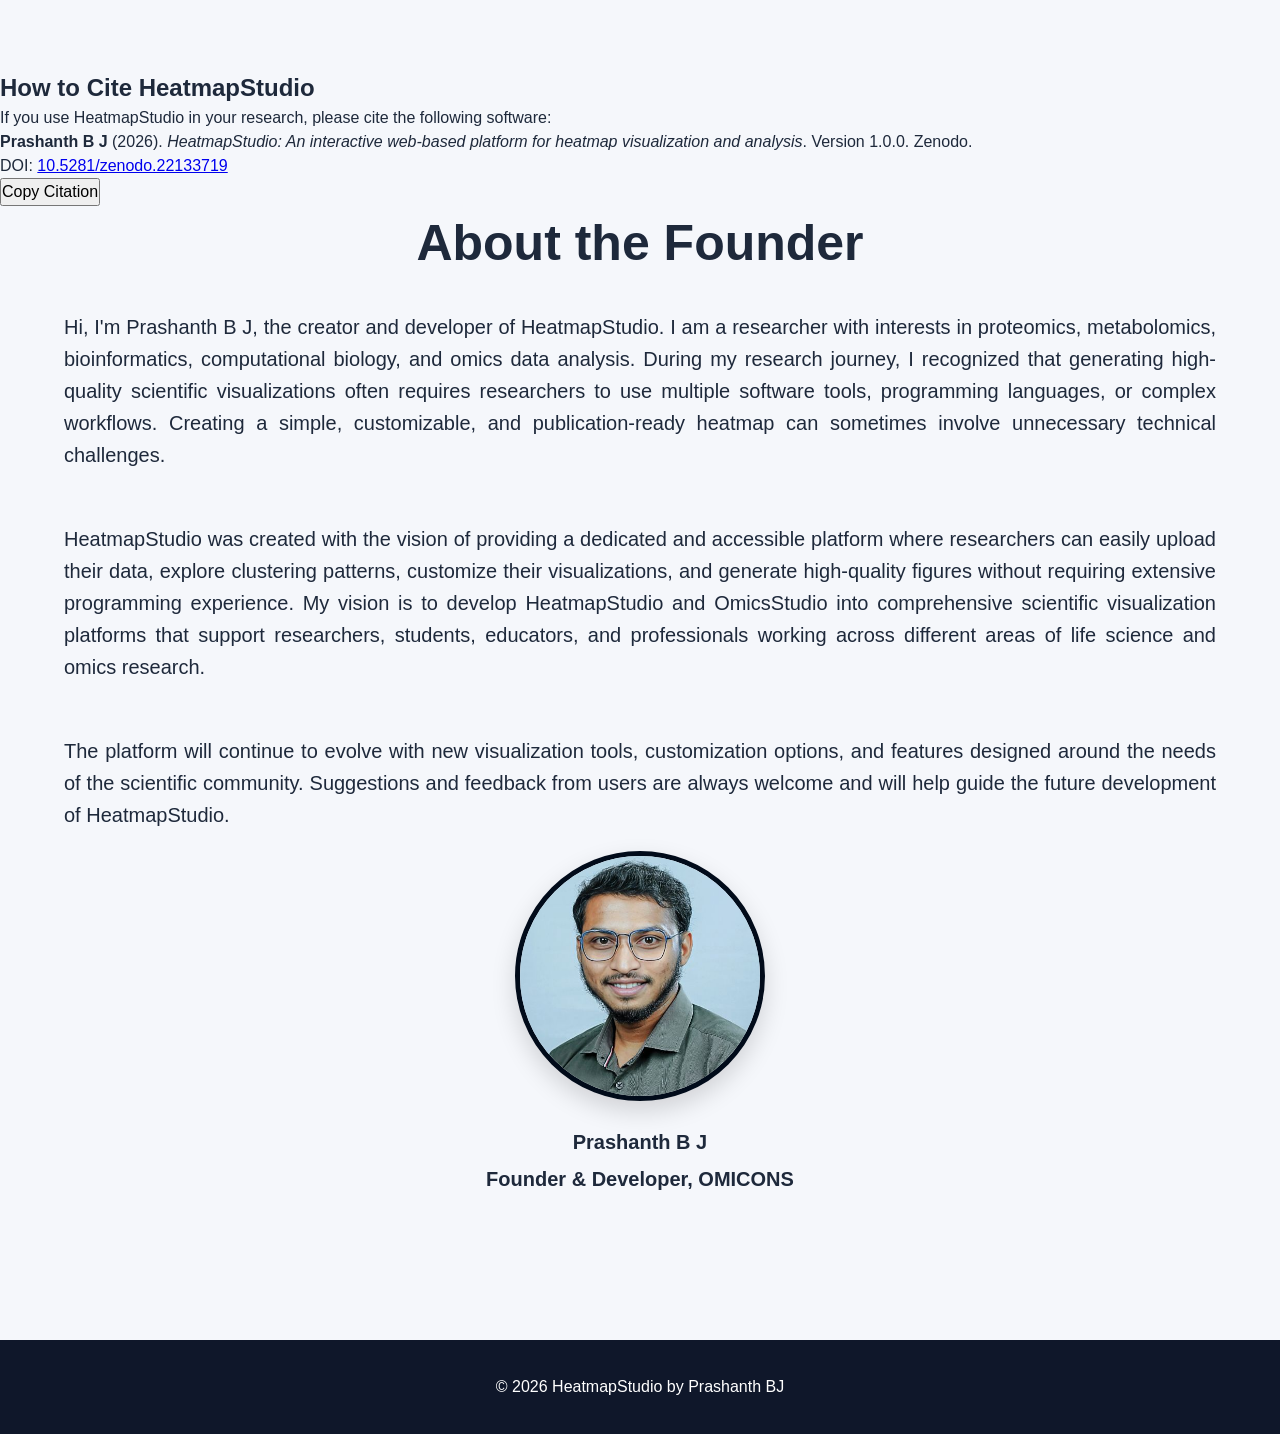
==== commit e6b40392: "Update index.html" ====
--- a/index.html
+++ b/index.html
@@ -181,6 +181,41 @@
 
 </section>
 
+    <section id="citation" class="citation-section">
+
+    <h2>How to Cite HeatmapStudio</h2>
+
+    <p>
+        If you use HeatmapStudio in your research,
+        please cite the following software:
+    </p>
+
+    <div class="citation-box">
+
+        <p>
+            <strong>Prashanth B J</strong> (2026).
+            <em>HeatmapStudio: An interactive web-based platform
+            for heatmap visualization and analysis</em>.
+            Version 1.0.0. Zenodo.
+        </p>
+
+        <p class="doi">
+            DOI:
+            <a href="https://doi.org/10.5281/zenodo.22133719"
+               target="_blank"
+               rel="noopener noreferrer">
+                10.5281/zenodo.22133719
+            </a>
+        </p>
+
+        <button class="copy-citation-btn" onclick="copyCitation()">
+            Copy Citation
+        </button>
+
+    </div>
+
+</section>
+
     <div class="founder-section">
     
     <h2>About the Founder</h2>
@@ -265,4 +300,4 @@
 
 </body>
 
-</html>+</html>
--- a/css/main.css
+++ b/css/main.css
@@ -1,673 +1,614 @@
-*{
-
-margin:0;
-
-padding:0;
-
-box-sizing:border-box;
-
+/* =========================================================
+   HEATMAPSTUDIO - MAIN STYLESHEET
+   Fully Responsive: Desktop / Tablet / Mobile
+========================================================= */
+
+/* =========================================================
+   RESET
+========================================================= */
+
+* {
+    margin: 0;
+    padding: 0;
+    box-sizing: border-box;
+}
+
+html {
+    width: 100%;
+    overflow-x: hidden;
+    scroll-behavior: smooth;
 }
 
 body {
-    min-height: auto;
-    font-family: Arial, Helvetica, sans-serif;
-        background:#F8FAFC;
-}
-
-main {
-    flex: 1;
+    width: 100%;
+    min-width: 0;
+    overflow-x: hidden;
+    font-family: 'Inter', sans-serif;
+    background: #f5f7fb;
+    color: #1e293b;
+    line-height: 1.5;
+}
+
+
+/* =========================================================
+   GLOBAL ELEMENTS
+========================================================= */
+
+img {
+    max-width: 100%;
+}
+
+button,
+input,
+select,
+textarea {
+    font: inherit;
+}
+
+button {
+    -webkit-tap-highlight-color: transparent;
+}
+
+a {
+    -webkit-tap-highlight-color: transparent;
+}
+
+
+/* =========================================================
+   HEADER / NAVIGATION
+========================================================= */
+
+header {
+    width: 100%;
     display: flex;
-    flex-direction: column;
-}
-
-header{
-
-display:flex;
-
-justify-content:space-between;
-
-align-items:center;
-
-padding:20px 80px;
-
-background:white;
-
-box-shadow:0 5px 20px rgba(0,0,0,.06);
-
-position:sticky;
-
-top:0;
-
-z-index:999;
-
+    justify-content: space-between;
+    align-items: center;
+    gap: 25px;
+
+    padding: 16px clamp(20px, 5vw, 80px);
+
+    background: white;
+    box-shadow: 0 5px 20px rgba(0, 0, 0, 0.06);
+
+    position: sticky;
+    top: 0;
+    z-index: 999;
 }
 
 .logo {
     display: flex;
     align-items: center;
     gap: 10px;
+
+    min-width: 0;
+
+    font-size: clamp(24px, 3vw, 40px);
+    font-weight: 700;
+    white-space: nowrap;
+}
+
+.logo img {
+    width: clamp(55px, 7vw, 100px);
+    height: clamp(55px, 7vw, 100px);
+    object-fit: contain;
+    flex-shrink: 0;
+}
+
+nav {
+    display: flex;
+    align-items: center;
+    justify-content: center;
+    gap: clamp(15px, 2.5vw, 35px);
+    flex-wrap: wrap;
+}
+
+nav a {
+    text-decoration: none;
+    color: #334155;
+    font-weight: 600;
+    white-space: nowrap;
+}
+
+nav a:hover {
+    color: #2563eb;
+}
+
+.nav-buttons {
+    display: flex;
+    align-items: center;
+    gap: 10px;
+}
+
+.login {
+    background: #2563eb;
+    color: white;
+
+    border: none;
+    padding: 12px 24px;
+    border-radius: 12px;
+
+    cursor: pointer;
+    white-space: nowrap;
+
+    transition: 0.25s ease;
+}
+
+.login:hover {
+    background: #1d4ed8;
+}
+
+
+/* =========================================================
+   HERO SECTION
+========================================================= */
+
+.hero {
+    width: 100%;
+
+    display: flex;
+    justify-content: space-between;
+    align-items: center;
+
+    gap: 50px;
+
+    padding:
+        clamp(50px, 8vw, 100px)
+        clamp(20px, 6vw, 80px);
+}
+
+.hero-left {
+    width: 55%;
+    min-width: 0;
+}
+
+.hero-left h1 {
+    font-size: clamp(40px, 5vw, 65px);
+    line-height: 1.2;
+    margin-bottom: 25px;
+}
+
+.hero-left span {
+    color: #2563eb;
+}
+
+.hero-left p {
+    font-size: clamp(17px, 1.5vw, 20px);
+    color: #64748b;
+    margin-bottom: 35px;
+}
+
+.hero-buttons {
+    display: flex;
+    flex-wrap: wrap;
+    gap: 15px;
+}
+
+.hero-buttons button {
+    padding: 18px 35px;
+
+    border: none;
+    border-radius: 14px;
+
+    cursor: pointer;
+    font-size: 17px;
+}
+
+.primary {
+    background: #2563eb;
+    color: white;
+
+    border: none;
+    border-radius: 10px;
+
+    padding: 12px 20px;
+    cursor: pointer;
+
+    transition: 0.25s ease;
+}
+
+.primary:hover {
+    background: #1d4ed8;
+}
+
+.secondary {
+    background: white;
+    border: 2px solid #2563eb;
+    color: #2563eb;
+
+    padding: 12px 20px;
+    border-radius: 10px;
+
+    cursor: pointer;
+
+    transition: 0.25s ease;
+}
+
+.secondary:hover {
+    background: #eff6ff;
+}
+
+
+/* =========================================================
+   HERO CARD
+========================================================= */
+
+.hero-card {
+    display: block;
+
+    width: min(420px, 100%);
+    flex-shrink: 0;
+
+    padding: clamp(25px, 4vw, 40px);
+
+    border-radius: 24px;
+
+    background: rgba(255, 255, 255, 0.9);
+    backdrop-filter: blur(15px);
+
+    box-shadow:
+        0 20px 60px rgba(37, 99, 235, 0.12);
+
+    transition: 0.35s;
+
+    text-decoration: none;
+    color: inherit;
+}
+
+.hero-card:hover {
+    transform: translateY(-8px);
+
+    box-shadow:
+        0 30px 70px rgba(37, 99, 235, 0.20);
+}
+
+.hero-card h2 {
+    font-size: clamp(26px, 3vw, 35px);
+    margin-bottom: 20px;
+}
+
+.hero-card p {
+    color: #64748b;
+    line-height: 2;
+}
+
+
+/* =========================================================
+   MODULES
+========================================================= */
+
+.modules {
+    padding:
+        clamp(50px, 7vw, 80px)
+        clamp(20px, 6vw, 80px);
+}
+
+.modules h2 {
+    text-align: center;
+    font-size: clamp(32px, 4vw, 40px);
+    margin-bottom: 60px;
+}
+
+.grid {
+    display: grid;
+    grid-template-columns: repeat(auto-fit, minmax(min(250px, 100%), 1fr));
+    gap: 30px;
+}
+
+.module {
+    background: white;
+
+    padding: 35px;
+    border-radius: 18px;
+
+    text-align: center;
+
     font-size: 40px;
-    font-weight: 700;
-}
-
-.logo img {
-    width: 100px;
-    height: 100px;
-    object-fit: contain;
-}
-
-nav{
-
-display:flex;
-
-gap:35px;
-
-}
-
-nav a{
-
-text-decoration:none;
-
-color:#334155;
-
-font-weight:600;
-
-}
-
-nav a:hover{
-
-color:#2563eb;
-
-}
-
-.login{
-
-background:#2563eb;
-
-color:white;
-
-border:none;
-
-padding:12px 24px;
-
-border-radius:12px;
-
-cursor:pointer;
-
-}
-
-.hero{
-
-display:flex;
-
-justify-content:space-between;
-
-align-items:center;
-
-padding:100px 80px;
-
-}
-
-.hero-left{
-
-width:55%;
-
-}
-
-.hero-left h1{
-
-font-size:65px;
-
-line-height:1.2;
-
-margin-bottom:25px;
-
-}
-
-.hero-left span{
-
-color:#2563eb;
-
-}
-
-.hero-left p{
-
-font-size:20px;
-
-color:#64748b;
-
-margin-bottom:35px;
-
-}
-
-.hero-buttons button{
-
-padding:18px 35px;
-
-margin-right:15px;
-
-border:none;
-
-border-radius:14px;
-
-cursor:pointer;
-
-font-size:17px;
-
-}
-
-.primary{
-
-background:#2563eb;
-
-color:white;
-
-}
-
-.secondary{
-
-background:white;
-
-border:2px solid #2563eb;
-
-color:#2563eb;
-
-}
-
-/* ===========================
-   HERO CARD
-=========================== */
-
-.hero-card{
-
-    width:420px;
-
-    padding:50px;
-
-    border-radius:24px;
-
-    background:rgba(255,255,255,.9);
-
-    backdrop-filter:blur(15px);
-
-    box-shadow:
-        0 20px 60px rgba(37,99,235,.12);
-
-    transition:.35s;
-    
-    display:flex;
-
-    flex-direction: column;
-
-    flex: 1;
-
-}
-
-.hero-card:hover{
-
-    transform:translateY(-8px);
-
-    box-shadow:
-        0 30px 70px rgba(37,99,235,.20);
-
-}
-
-.hero-card h2{
-
-    font-size:32px;
-
-    margin-bottom:20px;
-
-}
-
-.hero-card p{
-
-    color:#64748b;
-
-    line-height:2;
-
-    margin-bottom:30px;
-
-}
-
-.hero-card .primary{
-
-    display:flex;
-
-    flex-direction: column;
-
-    padding:14px 24px;
-
-}
-
-
-/******
-
-*********************/
-
-.modules{
-
-padding:80px;
-
-}
-
-.modules h2{
-
-text-align:center;
-
-font-size:40px;
-
-margin-bottom:60px;
-
-}
-
-.grid{
-
-display:grid;
-
-grid-template-columns:repeat(auto-fit,minmax(250px,1fr));
-
-gap:30px;
-
-}
-
-.module{
-
-background:white;
-
-padding:35px;
-
-border-radius:18px;
-
-text-align:center;
-
-font-size:40px;
-
-box-shadow:0 5px 25px rgba(0,0,0,.06);
-
-transition:.3s;
-
-cursor:pointer;
-
-}
-
-.module:hover{
-
-transform:translateY(-10px);
-
-}
-
-.module h3{
-
-font-size:25px;
-
-margin-top:15px;
-
-}
-
-.module p{
-
-font-size:16px;
-
-color:#64748b;
-
-margin-top:10px;
-
-}
-
-.features{
-
-display:grid;
-
-grid-template-columns:repeat(4,1fr);
-
-padding:80px;
-
-gap:25px;
-
-}
-
-.feature{
-
-background:#2563eb;
-
-color:white;
-
-padding:35px;
-
-text-align:center;
-
-font-size:22px;
-
-border-radius:18px;
-
-}
+
+    box-shadow: 0 5px 25px rgba(0, 0, 0, 0.06);
+
+    transition: 0.3s;
+    cursor: pointer;
+}
+
+.module:hover {
+    transform: translateY(-10px);
+}
+
+.module h3 {
+    font-size: 25px;
+    margin-top: 15px;
+}
+
+.module p {
+    font-size: 16px;
+    color: #64748b;
+    margin-top: 10px;
+}
+
+
+/* =========================================================
+   FEATURES
+========================================================= */
+
+.features {
+    display: grid;
+
+    grid-template-columns: repeat(4, minmax(0, 1fr));
+
+    padding:
+        clamp(40px, 7vw, 80px)
+        clamp(20px, 6vw, 80px);
+
+    gap: 25px;
+}
+
+.feature {
+    background: #2563eb;
+    color: white;
+
+    padding: 35px;
+
+    text-align: center;
+
+    font-size: clamp(20px, 2vw, 30px);
+
+    border-radius: 18px;
+}
+
+
+/* =========================================================
+   FOOTER
+========================================================= */
 
 footer {
-    padding: 35px;
+    width: 100%;
+
+    padding: 35px 20px;
+
     text-align: center;
+
     background: #0f172a;
     color: white;
-    margin-top: auto;
-    flex-shrink: 0;
-}
-
-.dashboard{
-
-display:grid;
-
-grid-template-columns:340px 1fr;
-
-gap:30px;
-
-margin-top:40px;
-
-}
-
-.left-panel{
-
-display:flex;
-
-flex-direction:column;
-
-gap:25px;
-
-}
-
-.right-panel{
-
-display:flex;
-
-flex-direction:column;
-
-gap:25px;
-
-}
-
-.card{
-
-background:white;
-
-padding:25px;
-
-border-radius:18px;
-
-box-shadow:0 10px 30px rgba(0,0,0,.08);
-
-}
-
-.card h2{
-
-margin-bottom:20px;
-
-}
-
-.upload-area{
-
-border:2px dashed #cbd5e1;
-
-padding:35px;
-
-border-radius:16px;
-
-text-align:center;
-
-}
-
-.upload-icon{
-
-font-size:60px;
-
-margin-bottom:15px;
-
-}
-
-.upload-area input{
-
-margin:20px 0;
-
-width:100%;
-
-}
-
-.demo-btn{
-
-margin-top:20px;
-
-width:100%;
-
-}
-
-.recent-list{
-
-list-style:none;
-
-}
-
-.recent-list li{
-
-padding:12px;
-
-border-bottom:1px solid #e5e7eb;
-
-color:#475569;
-
-}
-
-.dataset-info{
-
-display:grid;
-
-grid-template-columns:repeat(4,1fr);
-
-gap:20px;
-
-text-align:center;
-
-}
-
-.dataset-info div{
-
-background:#f8fafc;
-
-padding:20px;
-
-border-radius:12px;
-
-}
+
+    margin-top: 80px;
+}
+
+
+/* =========================================================
+   HEATMAP UPLOAD PAGE
+========================================================= */
+
+.heatmap-page {
+    width: 100%;
+    padding:
+        clamp(20px, 4vw, 40px)
+        clamp(15px, 5vw, 60px);
+}
+
+.dashboard {
+    width: 100%;
+    min-width: 0;
+
+    display: grid;
+
+    grid-template-columns: minmax(280px, 340px) minmax(0, 1fr);
+
+    gap: 30px;
+
+    margin-top: 0;
+}
+
+.left-panel,
+.right-panel {
+    min-width: 0;
+
+    display: flex;
+    flex-direction: column;
+    gap: 25px;
+}
+
+
+/* =========================================================
+   CARDS
+========================================================= */
+
+.card {
+    width: 100%;
+    min-width: 0;
+
+    background: white;
+
+    padding: clamp(18px, 3vw, 25px);
+
+    border-radius: 18px;
+
+    box-shadow: 0 10px 30px rgba(0, 0, 0, 0.08);
+}
+
+.card h2 {
+    margin-bottom: 20px;
+    font-size: clamp(20px, 2vw, 26px);
+}
+
+
+/* =========================================================
+   UPLOAD AREA
+========================================================= */
+
+.upload-area {
+    width: 100%;
+
+    border: 2px dashed #cbd5e1;
+
+    padding: clamp(20px, 4vw, 35px);
+
+    border-radius: 16px;
+
+    text-align: center;
+}
+
+.upload-icon {
+    font-size: clamp(45px, 6vw, 60px);
+    margin-bottom: 15px;
+}
+
+.upload-area input {
+    margin: 20px 0;
+    width: 100%;
+}
+
+.upload-area button {
+    max-width: 100%;
+}
+
+.demo-btn {
+    margin-top: 20px;
+    width: 100%;
+}
+
+
+/* =========================================================
+   RECENT PROJECTS
+========================================================= */
+
+.recent-list {
+    list-style: none;
+}
+
+.recent-list li {
+    padding: 12px;
+
+    border-bottom: 1px solid #e5e7eb;
+
+    color: #475569;
+
+    overflow-wrap: anywhere;
+}
+
+
+/* =========================================================
+   DATASET INFORMATION
+========================================================= */
+
+.dataset-info {
+    display: grid;
+
+    grid-template-columns: repeat(4, minmax(0, 1fr));
+
+    gap: 20px;
+
+    text-align: center;
+}
+
+.dataset-info div {
+    min-width: 0;
+
+    background: #f8fafc;
+
+    padding: 20px;
+
+    border-radius: 12px;
+}
+
+.dataset-info strong,
+.dataset-info p {
+    overflow-wrap: anywhere;
+}
+
+
+/* =========================================================
+   DATA PREVIEW TABLE
+========================================================= */
 
 .preview-table {
     width: 100%;
+    max-width: 100%;
+
     max-height: 500px;
-    overflow-y: auto;
-    overflow-x: auto;
+
+    overflow: auto;
+
     border: 1px solid #e2e8f0;
     border-radius: 10px;
+
+    -webkit-overflow-scrolling: touch;
 }
 
 .preview-table table {
     width: max-content;
     min-width: 100%;
+
     border-collapse: collapse;
 }
 
 .preview-table th,
 .preview-table td {
     padding: 10px 14px;
+
     white-space: nowrap;
+
     border-bottom: 1px solid #e2e8f0;
 }
 
 .preview-table th {
     position: sticky;
     top: 0;
+
     background: white;
+
     z-index: 2;
 }
 
-.continue-section{
-    margin-top:30px;
-    display:flex;
-    justify-content:flex-end;
-}
-
-.generate-btn{
-    background:#2563eb;
-    color:white;
-    border:none;
-    padding:16px 35px;
-    border-radius:12px;
-    cursor:pointer;
-    font-size:18px;
-    font-weight:600;
-    transition:.3s;
-}
-
-.generate-btn:hover{
-    background:#1d4ed8;
-}
-
-.heatmap-card{
-    margin-top:30px;
-}
-
-#heatmapPlot{
-    width:100%;
-    height:700px;
-}
-
-.builder{
-
-display:grid;
-
-grid-template-columns:320px 1fr;
-
-gap:30px;
-
-padding:40px 60px;
-
-}
-
-.left-tools{
-
-display:flex;
-
-flex-direction:column;
-
-gap:20px;
-
-}
-
-.tool-card{
-
-background:white;
-
-padding:20px;
-
-border-radius:16px;
-
-box-shadow:0 5px 20px rgba(0,0,0,.08);
-
-}
-
-.tool-card h3{
-
-margin-bottom:15px;
-
-}
-
-.tool-card select{
-
-width:100%;
-
-padding:12px;
-
-border-radius:10px;
-
-border:1px solid #d1d5db;
-
-}
-
-.tool-card button{
-
-margin-top:10px;
-
-padding:10px 18px;
-
-border:none;
-
-background:#2563eb;
-
-color:white;
-
-border-radius:10px;
-
-cursor:pointer;
-
-margin-right:8px;
-
-}
-
-.viewer{
-
-background:white;
-
-border-radius:20px;
-
-box-shadow:0 5px 25px rgba(0,0,0,.08);
-
-overflow:hidden;
-
-}
-
-.viewer-toolbar{
-
-display:flex;
-
-gap:10px;
-
-padding:15px;
-
-background:#f8fafc;
-
-border-bottom:1px solid #e5e7eb;
-
-}
-
-.viewer-toolbar button{
-
-padding:10px 18px;
-
-border:none;
-
-background:#2563eb;
-
-color:white;
-
-border-radius:8px;
-
-cursor:pointer;
-
-}
-
-#heatmapViewer{
-
-height:850px;
-
-display:flex;
-
-align-items:center;
-
-justify-content:center;
-
-font-size:28px;
-
-color:#94a3b8;
-
-}
+
+/* =========================================================
+   CONTINUE BUTTON
+========================================================= */
+
+.continue-section {
+    width: 100%;
+
+    margin-top: 30px;
+
+    display: flex;
+    justify-content: flex-end;
+}
+
+.generate-btn {
+    display: inline-block;
+
+    background: #2563eb;
+    color: white;
+
+    border: none;
+
+    padding: 16px 35px;
+
+    border-radius: 12px;
+
+    cursor: pointer;
+
+    font-size: 18px;
+    font-weight: 600;
+
+    text-decoration: none;
+
+    transition: 0.3s;
+}
+
+.generate-btn:hover {
+    background: #1d4ed8;
+}
+
+
+/* =========================================================
+   PASTE DATA SECTION
+========================================================= */
 
 .paste-section {
+    width: 100%;
+
     margin-top: 20px;
+
     text-align: center;
 }
 
@@ -678,50 +619,265 @@
 
 #pasteData {
     width: 100%;
+    max-width: 100%;
+
     min-height: 180px;
+
     padding: 14px;
+
     border: 1px solid #cbd5e1;
     border-radius: 10px;
+
     resize: vertical;
+
     font-family: monospace;
     font-size: 14px;
-    box-sizing: border-box;
 }
 
 #loadPasteBtn {
+    width: 100%;
+
     margin-top: 12px;
-    padding: 10px 18px;
+
+    padding: 12px 18px;
+
     border: none;
     border-radius: 8px;
+
+    background: #2563eb;
+    color: white;
+
     cursor: pointer;
 }
 
+
+/* =========================================================
+   HEATMAP BUILDER
+========================================================= */
+
+.builder {
+    width: 100%;
+    min-width: 0;
+
+    display: grid;
+
+    grid-template-columns: minmax(260px, 320px) minmax(0, 1fr);
+
+    gap: 30px;
+
+    padding:
+        clamp(20px, 4vw, 40px)
+        clamp(15px, 5vw, 60px);
+}
+
+.left-tools {
+    min-width: 0;
+
+    display: flex;
+    flex-direction: column;
+
+    gap: 20px;
+}
+
+.tool-card {
+    width: 100%;
+    min-width: 0;
+
+    background: white;
+
+    padding: 20px;
+
+    border-radius: 16px;
+
+    box-shadow: 0 5px 20px rgba(0, 0, 0, 0.08);
+}
+
+.tool-card h3 {
+    margin-bottom: 15px;
+}
+
+.tool-card label {
+    display: block;
+    margin: 12px 0 7px;
+    font-weight: 600;
+}
+
+.tool-card select,
+.tool-card input {
+    width: 100%;
+    max-width: 100%;
+
+    padding: 12px;
+
+    border-radius: 10px;
+    border: 1px solid #d1d5db;
+
+    background: white;
+}
+
+.tool-card button {
+    margin-top: 10px;
+
+    padding: 10px 18px;
+
+    border: none;
+
+    background: #2563eb;
+    color: white;
+
+    border-radius: 10px;
+
+    cursor: pointer;
+}
+
+
+/* =========================================================
+   HEATMAP VIEWER
+========================================================= */
+
+.viewer {
+    width: 100%;
+    min-width: 0;
+
+    background: white;
+
+    border-radius: 20px;
+
+    box-shadow: 0 5px 25px rgba(0, 0, 0, 0.08);
+
+    overflow: hidden;
+}
+
+
+/* =========================================================
+   VIEWER TOOLBAR
+========================================================= */
+
+.viewer-toolbar {
+    width: 100%;
+
+    display: flex;
+    align-items: center;
+    flex-wrap: wrap;
+
+    gap: 10px;
+
+    padding: 15px;
+
+    background: #f8fafc;
+
+    border-bottom: 1px solid #e5e7eb;
+}
+
+.viewer-toolbar button {
+    padding: 10px 16px;
+
+    border: none;
+
+    background: #2563eb;
+    color: white;
+
+    border-radius: 8px;
+
+    cursor: pointer;
+
+    white-space: nowrap;
+}
+
+.viewer-toolbar span {
+    white-space: nowrap;
+    font-weight: 500;
+}
+
+.viewer-toolbar input {
+    width: 85px;
+    min-width: 0;
+
+    padding: 9px 8px;
+
+    border: 1px solid #d1d5db;
+    border-radius: 8px;
+
+    background: white;
+}
+
+.download-label {
+    margin-left: auto;
+}
+
+
+/* =========================================================
+   HEATMAP PLOT
+========================================================= */
+
+/*
+   IMPORTANT:
+   The plot container must use full available width.
+   Plotly itself can create a larger plot internally.
+*/
+
 #heatmapPlot {
-    width: 50%;
-    margin: 0 Center;
-}
-
-/* =======================================
+    width: 100%;
+    min-width: 0;
+
+    min-height: 500px;
+
+    overflow: auto;
+
+    -webkit-overflow-scrolling: touch;
+}
+
+
+/* =========================================================
+   HEATMAP VIEWER PLACEHOLDER
+========================================================= */
+
+#heatmapViewer {
+    width: 100%;
+
+    min-height: 650px;
+
+    display: flex;
+
+    align-items: center;
+    justify-content: center;
+
+    padding: 20px;
+
+    font-size: 28px;
+
+    color: #94a3b8;
+
+    text-align: center;
+}
+
+
+/* =========================================================
    COLOR PALETTE SELECTOR
-======================================= */
+========================================================= */
 
 .palette-selector {
     display: flex;
     align-items: center;
+
     gap: 8px;
+
+    width: 100%;
 }
 
 .palette-dropdown {
     position: relative;
-    width: 220px;
+
+    width: min(260px, 100%);
 }
 
 .palette-selected {
     width: 100%;
-    height: 36px;
+    min-height: 36px;
 
     display: flex;
     align-items: center;
+
     gap: 10px;
 
     padding: 5px 10px;
@@ -762,8 +918,7 @@
     top: calc(100% + 4px);
     left: 0;
 
-    width: 260px;
-
+    width: min(260px, 90vw);
     max-height: 400px;
 
     overflow-y: auto;
@@ -771,11 +926,10 @@
     background: white;
 
     border: 1px solid #ccc;
-
     border-radius: 7px;
 
     box-shadow:
-        0 6px 20px rgba(0,0,0,0.15);
+        0 6px 20px rgba(0, 0, 0, 0.15);
 
     padding: 6px;
 
@@ -790,22 +944,17 @@
 
 .palette-group-title {
     font-size: 11px;
-
     font-weight: 600;
 
     color: #777;
 
-    padding:
-        8px
-        8px
-        5px;
+    padding: 8px 8px 5px;
 
     text-transform: uppercase;
 }
 
 .palette-option {
     display: flex;
-
     align-items: center;
 
     gap: 10px;
@@ -823,180 +972,833 @@
     background: #f2f2f2;
 }
 
-/* =======================================
+
+/* =========================================================
    PALETTE COLORS
-======================================= */
+========================================================= */
 
 .palette-RdBu {
-    background:
-        linear-gradient(
-            to right,
-            #67001f,
-            #f7f7f7,
-            #053061
-        );
+    background: linear-gradient(
+        to right,
+        #67001f,
+        #f7f7f7,
+        #053061
+    );
 }
 
 .palette-RdYlBu {
-    background:
-        linear-gradient(
-            to right,
-            #d73027,
-            #ffffbf,
-            #2166ac
-        );
+    background: linear-gradient(
+        to right,
+        #d73027,
+        #ffffbf,
+        #2166ac
+    );
 }
 
 .palette-BlueYellowRed {
-    background:
-        linear-gradient(
-            to right,
-            #0066ff,
-            #ffff00,
-            #ff0000
-        );
+    background: linear-gradient(
+        to right,
+        #0066ff,
+        #ffff00,
+        #ff0000
+    );
 }
 
 .palette-PurpleYellowGreen {
-    background:
-        linear-gradient(
-            to right,
-            #7b2cff,
-            #ffff00,
-            #00a651
-        );
+    background: linear-gradient(
+        to right,
+        #7b2cff,
+        #ffff00,
+        #00a651
+    );
 }
 
 .palette-BlueOrange {
-    background:
-        linear-gradient(
-            to right,
-            #0057ff,
-            #ffffff,
-            #ff4500
-        );
+    background: linear-gradient(
+        to right,
+        #0057ff,
+        #ffffff,
+        #ff4500
+    );
 }
 
 .palette-PinkGreen {
-    background:
-        linear-gradient(
-            to right,
-            #d000ff,
-            #ffffff,
-            #00a651
-        );
+    background: linear-gradient(
+        to right,
+        #d000ff,
+        #ffffff,
+        #00a651
+    );
 }
 
 .palette-RedCyan {
-    background:
-        linear-gradient(
-            to right,
-            #e60000,
-            #ffffff,
-            #00a6a6
-        );
+    background: linear-gradient(
+        to right,
+        #e60000,
+        #ffffff,
+        #00a6a6
+    );
 }
 
 .palette-MagentaGreen {
-    background:
-        linear-gradient(
-            to right,
-            #cc00ff,
-            #ffffff,
-            #00aa00
-        );
+    background: linear-gradient(
+        to right,
+        #cc00ff,
+        #ffffff,
+        #00aa00
+    );
 }
 
 .palette-TealOrange {
-    background:
-        linear-gradient(
-            to right,
-            #008c95,
-            #ffffff,
-            #ff6600
-        );
+    background: linear-gradient(
+        to right,
+        #008c95,
+        #ffffff,
+        #ff6600
+    );
 }
 
 .palette-VioletOrange {
-    background:
-        linear-gradient(
-            to right,
-            #5e00ff,
-            #ffffff,
-            #ff4500
-        );
+    background: linear-gradient(
+        to right,
+        #5e00ff,
+        #ffffff,
+        #ff4500
+    );
 }
 
 .palette-Viridis {
-    background:
-        linear-gradient(
-            to right,
-            #440154,
-            #21918c,
-            #fde725
-        );
+    background: linear-gradient(
+        to right,
+        #440154,
+        #21918c,
+        #fde725
+    );
 }
 
 .palette-Plasma {
-    background:
-        linear-gradient(
-            to right,
-            #0d0887,
-            #cc4778,
-            #f0f921
-        );
+    background: linear-gradient(
+        to right,
+        #0d0887,
+        #cc4778,
+        #f0f921
+    );
 }
 
 .palette-Inferno {
-    background:
-        linear-gradient(
-            to right,
-            #000004,
-            #bc3754,
-            #fcffa4
-        );
+    background: linear-gradient(
+        to right,
+        #000004,
+        #bc3754,
+        #fcffa4
+    );
 }
 
 .palette-Magma {
-    background:
-        linear-gradient(
-            to right,
-            #000004,
-            #b73779,
-            #fcfdbf
-        );
+    background: linear-gradient(
+        to right,
+        #000004,
+        #b73779,
+        #fcfdbf
+    );
 }
 
 .palette-Cividis {
-    background:
-        linear-gradient(
-            to right,
-            #00204c,
-            #7c7b78,
-            #fee838
-        );
-}
-
-.founder-image img{
-    width:150px;
-    height:150px;
-    border-radius:50%;
-    object-fit:cover;
-    border:5px solid #010b1a;
-    box-shadow:0 10px 25px rgba(0,0,0,.15);
-}
-
-.founder-content{
-    flex:1;
-    min-width:300px;
-}
-
-.founder-sign{
-    margin-top:25px;
-    font-weight:bold;
-}
-
-.founder-sign h4{
-    margin-bottom:5px;
-}
-
+    background: linear-gradient(
+        to right,
+        #00204c,
+        #7c7b78,
+        #fee838
+    );
+}
+
+
+/* =========================================================
+   ABOUT SECTION
+========================================================= */
+
+.about-section {
+    width: 100%;
+
+    padding:
+        clamp(50px, 7vw, 80px)
+        5%;
+}
+
+.about-content {
+    width: 100%;
+    max-width: 1400px;
+
+    margin: 0 auto;
+}
+
+.about-content h2 {
+    text-align: center;
+
+    font-size: clamp(32px, 5vw, 50px);
+
+    margin-bottom: 30px;
+}
+
+.about-text {
+    width: 100%;
+
+    font-size: clamp(16px, 2vw, 20px);
+
+    line-height: 1.6;
+
+    text-align: justify;
+}
+
+
+/* =========================================================
+   FOUNDER SECTION
+========================================================= */
+
+.founder-section {
+    width: 100%;
+    max-width: 1400px;
+
+    margin: 0 auto;
+
+    padding:
+        0
+        5%
+        clamp(30px, 5vw, 60px);
+
+    text-align: center;
+}
+
+.founder-section h2 {
+    text-align: center;
+
+    font-size: clamp(32px, 5vw, 50px);
+
+    margin-bottom: 30px;
+}
+
+.founder-text {
+    width: 100%;
+
+    font-size: clamp(16px, 2vw, 20px);
+
+    line-height: 1.6;
+
+    text-align: justify;
+}
+
+.founder-text p {
+    width: 100%;
+
+    font-size: inherit;
+
+    line-height: inherit;
+
+    text-align: justify;
+
+    margin-bottom: 20px;
+}
+
+.founder-image {
+    display: flex;
+
+    justify-content: center;
+    align-items: center;
+
+    width: 100%;
+
+    margin-top: 20px;
+}
+
+.founder-image img {
+    width: clamp(180px, 25vw, 250px);
+    height: clamp(180px, 25vw, 250px);
+
+    border-radius: 50%;
+
+    object-fit: cover;
+
+    border: 5px solid #010b1a;
+
+    box-shadow: 0 10px 25px rgba(0, 0, 0, 0.15);
+}
+
+.founder-sign {
+    margin-top: 25px;
+
+    font-weight: bold;
+
+    text-align: center;
+}
+
+.founder-sign h4 {
+    margin-bottom: 5px;
+    text-align: center;
+}
+
+.founder-sign p {
+    margin-bottom: 5px;
+    text-align: center;
+}
+
+
+/* =========================================================
+   TABLET RESPONSIVE
+   1024px and below
+========================================================= */
+
+@media (max-width: 1024px) {
+
+    header {
+        gap: 18px;
+    }
+
+    .logo {
+        font-size: 28px;
+    }
+
+    .logo img {
+        width: 65px;
+        height: 65px;
+    }
+
+    nav {
+        gap: 15px;
+    }
+
+    .hero {
+        gap: 35px;
+    }
+
+    .hero-left {
+        width: 55%;
+    }
+
+    .hero-card {
+        width: min(380px, 45vw);
+    }
+
+    .dashboard {
+        grid-template-columns: 280px minmax(0, 1fr);
+        gap: 20px;
+    }
+
+    .builder {
+        grid-template-columns: 280px minmax(0, 1fr);
+        gap: 20px;
+    }
+
+    .dataset-info {
+        grid-template-columns: repeat(2, minmax(0, 1fr));
+    }
+
+    .viewer-toolbar {
+        align-items: flex-start;
+    }
+
+    .download-label {
+        margin-left: 0;
+    }
+}
+
+
+/* =========================================================
+   MOBILE / SMALL TABLET
+   768px and below
+========================================================= */
+
+@media (max-width: 768px) {
+
+    /* ---------- HEADER ---------- */
+
+    header {
+        flex-wrap: wrap;
+
+        justify-content: center;
+
+        padding: 12px 16px;
+
+        gap: 10px;
+    }
+
+    .logo {
+        width: 100%;
+
+        justify-content: center;
+
+        font-size: 26px;
+    }
+
+    .logo img {
+        width: 55px;
+        height: 55px;
+    }
+
+    nav {
+        width: 100%;
+
+        gap: 10px 16px;
+
+        justify-content: center;
+    }
+
+    nav a {
+        font-size: 14px;
+    }
+
+    .nav-buttons {
+        width: 100%;
+
+        justify-content: center;
+    }
+
+    header > .login {
+        width: auto;
+    }
+
+
+    /* ---------- HOME HERO ---------- */
+
+    .hero {
+        flex-direction: column;
+
+        align-items: stretch;
+
+        padding: 50px 20px;
+
+        gap: 30px;
+    }
+
+    .hero-left {
+        width: 100%;
+    }
+
+    .hero-left h1 {
+        font-size: clamp(38px, 10vw, 55px);
+    }
+
+    .hero-card {
+        width: 100%;
+    }
+
+
+    /* ---------- FEATURES ---------- */
+
+    .features {
+        grid-template-columns: repeat(2, minmax(0, 1fr));
+
+        padding: 40px 20px;
+
+        gap: 15px;
+    }
+
+    .feature {
+        padding: 25px 15px;
+
+        font-size: 20px;
+    }
+
+
+    /* ---------- HEATMAP UPLOAD PAGE ---------- */
+
+    .heatmap-page {
+        padding: 20px 15px;
+    }
+
+    .dashboard {
+        grid-template-columns: 1fr;
+        gap: 20px;
+    }
+
+    .left-panel,
+    .right-panel {
+        gap: 20px;
+    }
+
+    .dataset-info {
+        grid-template-columns: repeat(2, minmax(0, 1fr));
+        gap: 12px;
+    }
+
+    .dataset-info div {
+        padding: 15px 10px;
+    }
+
+    .continue-section {
+        justify-content: stretch;
+    }
+
+    .generate-btn {
+        width: 100%;
+
+        text-align: center;
+    }
+
+
+    /* ---------- HEATMAP BUILDER ---------- */
+
+    .builder {
+        display: flex;
+        flex-direction: column;
+
+        padding: 20px 15px;
+
+        gap: 20px;
+    }
+
+    .left-tools {
+        width: 100%;
+
+        display: grid;
+
+        grid-template-columns: repeat(2, minmax(0, 1fr));
+
+        align-items: start;
+
+        gap: 15px;
+    }
+
+    .tool-card {
+        padding: 16px;
+    }
+
+    .tool-card select,
+    .tool-card input {
+        font-size: 16px;
+    }
+
+    .viewer {
+        width: 100%;
+    }
+
+
+    /* ---------- BUILDER TOOLBAR ---------- */
+
+    .viewer-toolbar {
+        display: grid;
+
+        grid-template-columns: repeat(3, minmax(0, 1fr));
+
+        gap: 8px;
+
+        padding: 12px;
+    }
+
+    .viewer-toolbar button {
+        width: 100%;
+
+        padding: 10px 6px;
+
+        font-size: 13px;
+    }
+
+    .viewer-toolbar span {
+        font-size: 13px;
+    }
+
+    .viewer-toolbar input {
+        width: 100%;
+
+        min-width: 0;
+    }
+
+    .download-label {
+        grid-column: 1 / -1;
+
+        margin: 5px 0 0;
+
+        text-align: center;
+    }
+
+
+    /* ---------- HEATMAP ---------- */
+
+    #heatmapPlot {
+        width: 100%;
+
+        min-height: 400px;
+
+        overflow: auto;
+    }
+
+    #heatmapViewer {
+        min-height: 500px;
+
+        font-size: 20px;
+    }
+
+
+    /* ---------- ABOUT ---------- */
+
+    .about-section {
+        padding: 50px 20px;
+    }
+
+    .about-text,
+    .founder-text,
+    .founder-text p {
+        text-align: left;
+    }
+
+    .founder-section {
+        padding: 0 20px 40px;
+    }
+
+    footer {
+        margin-top: 40px;
+    }
+}
+
+
+/* =========================================================
+   SMALL MOBILE
+   480px and below
+========================================================= */
+
+@media (max-width: 480px) {
+
+    body {
+        font-size: 15px;
+    }
+
+
+    /* ---------- HEADER ---------- */
+
+    header {
+        padding: 10px 12px;
+    }
+
+    .logo {
+        font-size: 22px;
+        gap: 7px;
+    }
+
+    .logo img {
+        width: 48px;
+        height: 48px;
+    }
+
+    nav {
+        gap: 8px 12px;
+    }
+
+    nav a {
+        font-size: 13px;
+    }
+
+    .login {
+        padding: 10px 18px;
+
+        font-size: 14px;
+    }
+
+
+    /* ---------- HOME ---------- */
+
+    .hero {
+        padding: 35px 15px;
+    }
+
+    .hero-left h1 {
+        font-size: 36px;
+    }
+
+    .hero-left p {
+        font-size: 16px;
+    }
+
+    .hero-card {
+        padding: 22px;
+        border-radius: 18px;
+    }
+
+    .hero-card h2 {
+        font-size: 24px;
+    }
+
+    .hero-card p {
+        font-size: 15px;
+    }
+
+
+    /* ---------- FEATURES ---------- */
+
+    .features {
+        grid-template-columns: 1fr;
+
+        padding: 30px 15px;
+    }
+
+    .feature {
+        padding: 20px;
+    }
+
+
+    /* ---------- CARDS ---------- */
+
+    .heatmap-page {
+        padding: 15px 10px;
+    }
+
+    .card {
+        padding: 16px;
+        border-radius: 14px;
+    }
+
+    .card h2 {
+        font-size: 20px;
+    }
+
+    .upload-area {
+        padding: 20px 12px;
+    }
+
+    #pasteData {
+        min-height: 140px;
+        font-size: 13px;
+    }
+
+
+    /* ---------- DATASET INFO ---------- */
+
+    .dataset-info {
+        grid-template-columns: 1fr 1fr;
+        gap: 8px;
+    }
+
+    .dataset-info div {
+        padding: 12px 6px;
+        font-size: 13px;
+    }
+
+
+    /* ---------- BUILDER ---------- */
+
+    .builder {
+        padding: 15px 10px;
+    }
+
+    .left-tools {
+        grid-template-columns: 1fr;
+        gap: 12px;
+    }
+
+    .tool-card {
+        padding: 15px;
+        border-radius: 14px;
+    }
+
+
+    /* ---------- TOOLBAR ---------- */
+
+    .viewer-toolbar {
+        grid-template-columns: repeat(2, minmax(0, 1fr));
+        padding: 10px;
+    }
+
+    .viewer-toolbar button {
+        font-size: 12px;
+        padding: 10px 5px;
+    }
+
+    .viewer-toolbar span {
+        font-size: 12px;
+    }
+
+    .viewer-toolbar input {
+        font-size: 14px;
+        padding: 8px 5px;
+    }
+
+    .download-label {
+        grid-column: 1 / -1;
+    }
+
+
+    /* ---------- HEATMAP ---------- */
+
+    #heatmapPlot {
+        min-height: 350px;
+    }
+
+    #heatmapViewer {
+        min-height: 400px;
+
+        padding: 15px;
+
+        font-size: 18px;
+    }
+
+
+    /* ---------- TEXT ---------- */
+
+    .about-content h2,
+    .founder-section h2 {
+        font-size: 30px;
+    }
+
+    .about-text,
+    .founder-text,
+    .founder-text p {
+        font-size: 16px;
+        line-height: 1.6;
+    }
+
+    .founder-image img {
+        width: 180px;
+        height: 180px;
+    }
+
+    footer {
+        padding: 25px 15px;
+        font-size: 14px;
+    }
+}
+
+
+/* =========================================================
+   EXTRA SMALL SCREENS
+   360px and below
+========================================================= */
+
+@media (max-width: 360px) {
+
+    .logo {
+        font-size: 19px;
+    }
+
+    .logo img {
+        width: 42px;
+        height: 42px;
+    }
+
+    nav {
+        gap: 8px;
+    }
+
+    nav a {
+        font-size: 12px;
+    }
+
+    .hero-left h1 {
+        font-size: 32px;
+    }
+
+    .viewer-toolbar {
+        grid-template-columns: 1fr;
+    }
+
+    .viewer-toolbar button,
+    .viewer-toolbar span,
+    .viewer-toolbar input {
+        width: 100%;
+    }
+
+    .viewer-toolbar span {
+        text-align: left;
+    }
+
+    .dataset-info {
+        grid-template-columns: 1fr;
+    }
+}
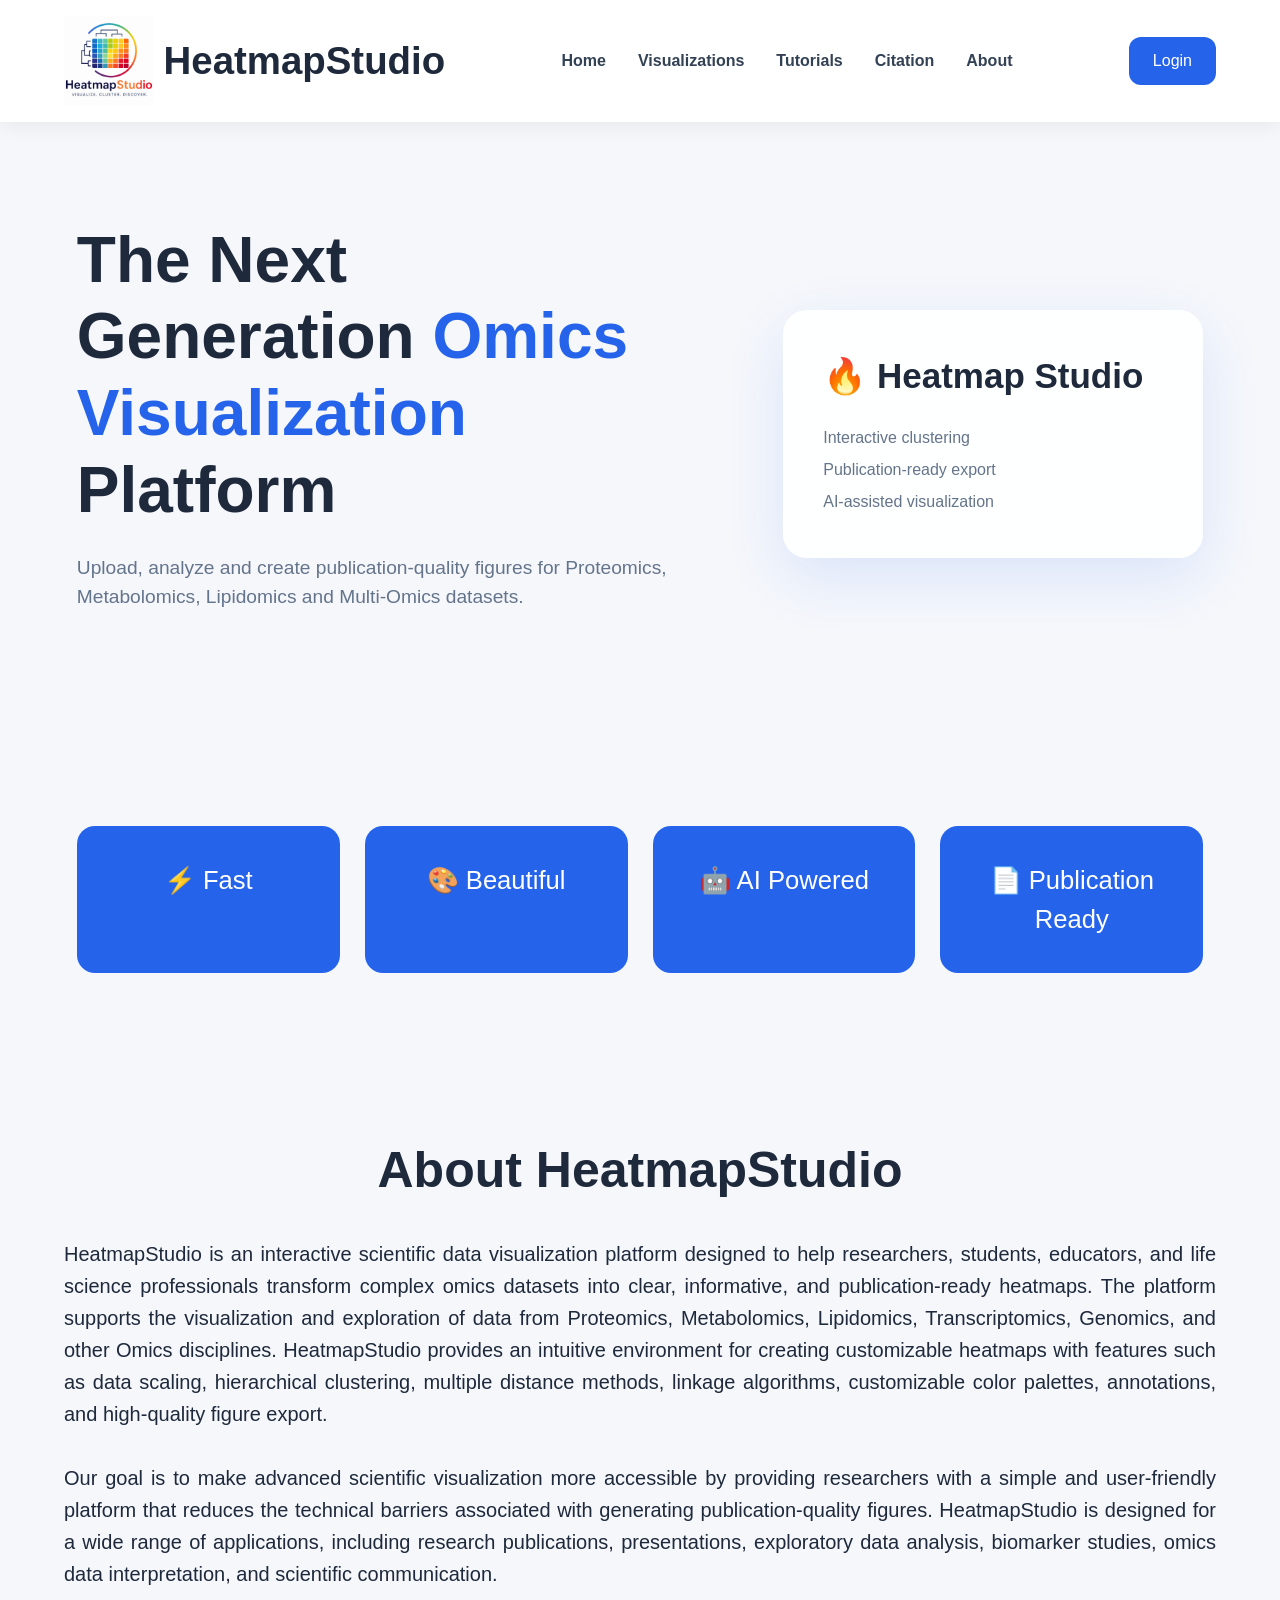
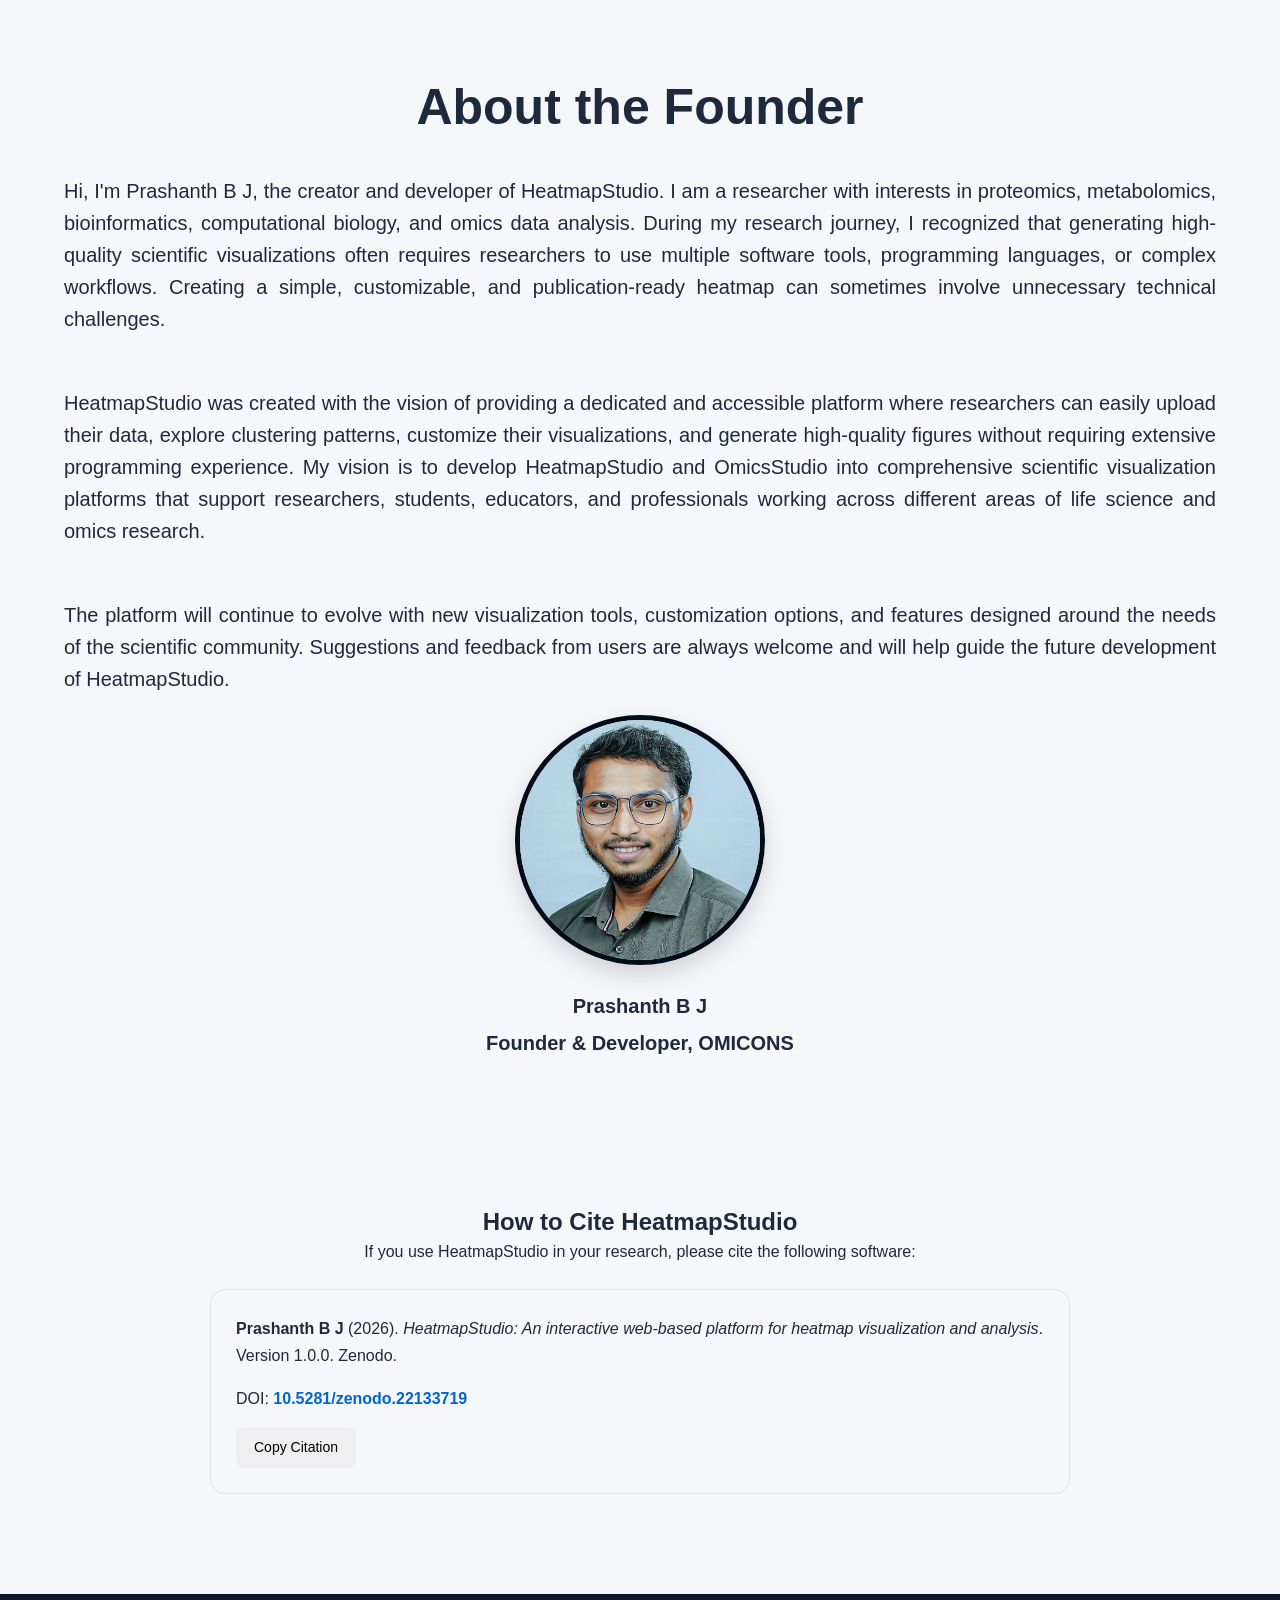
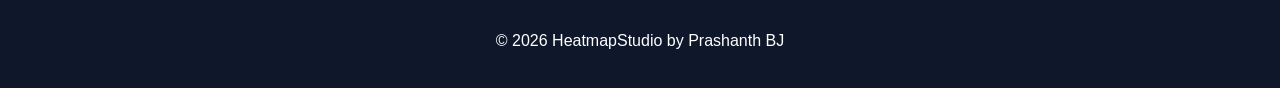
==== commit f27d7d17: "Update index.html" ====
--- a/index.html
+++ b/index.html
@@ -181,40 +181,7 @@
 
 </section>
 
-    <section id="citation" class="citation-section">
-
-    <h2>How to Cite HeatmapStudio</h2>
-
-    <p>
-        If you use HeatmapStudio in your research,
-        please cite the following software:
-    </p>
-
-    <div class="citation-box">
-
-        <p>
-            <strong>Prashanth B J</strong> (2026).
-            <em>HeatmapStudio: An interactive web-based platform
-            for heatmap visualization and analysis</em>.
-            Version 1.0.0. Zenodo.
-        </p>
-
-        <p class="doi">
-            DOI:
-            <a href="https://doi.org/10.5281/zenodo.22133719"
-               target="_blank"
-               rel="noopener noreferrer">
-                10.5281/zenodo.22133719
-            </a>
-        </p>
-
-        <button class="copy-citation-btn" onclick="copyCitation()">
-            Copy Citation
-        </button>
-
-    </div>
-
-</section>
+    
 
     <div class="founder-section">
     
@@ -287,6 +254,41 @@
 
 </section>
 
+    <section id="citation" class="citation-section">
+
+    <h2>How to Cite HeatmapStudio</h2>
+
+    <p>
+        If you use HeatmapStudio in your research,
+        please cite the following software:
+    </p>
+
+    <div class="citation-box">
+
+        <p>
+            <strong>Prashanth B J</strong> (2026).
+            <em>HeatmapStudio: An interactive web-based platform
+            for heatmap visualization and analysis</em>.
+            Version 1.0.0. Zenodo.
+        </p>
+
+        <p class="doi">
+            DOI:
+            <a href="https://doi.org/10.5281/zenodo.22133719"
+               target="_blank"
+               rel="noopener noreferrer">
+                10.5281/zenodo.22133719
+            </a>
+        </p>
+
+        <button class="copy-citation-btn" onclick="copyCitation()">
+            Copy Citation
+        </button>
+
+    </div>
+
+</section>
+
 
 <!-- ================= FOOTER ================= -->
 
--- a/css/main.css
+++ b/css/main.css
@@ -1801,4 +1801,47 @@
     .dataset-info {
         grid-template-columns: 1fr;
     }
-}+}
+
+.citation-section {
+    max-width: 900px;
+    margin: 60px auto;
+    padding: 20px;
+    text-align: center;
+}
+
+.citation-box {
+    margin-top: 25px;
+    padding: 25px;
+    border-radius: 15px;
+    background: #f5f7fa;
+    text-align: left;
+    border: 1px solid #e1e5ea;
+}
+
+.citation-box p {
+    line-height: 1.7;
+}
+
+.citation-box .doi {
+    margin-top: 15px;
+}
+
+.citation-box a {
+    color: #0066cc;
+    text-decoration: none;
+    font-weight: 600;
+}
+
+.citation-box a:hover {
+    text-decoration: underline;
+}
+
+.copy-citation-btn {
+    margin-top: 15px;
+    padding: 10px 18px;
+    border: none;
+    border-radius: 8px;
+    cursor: pointer;
+    font-size: 14px;
+}
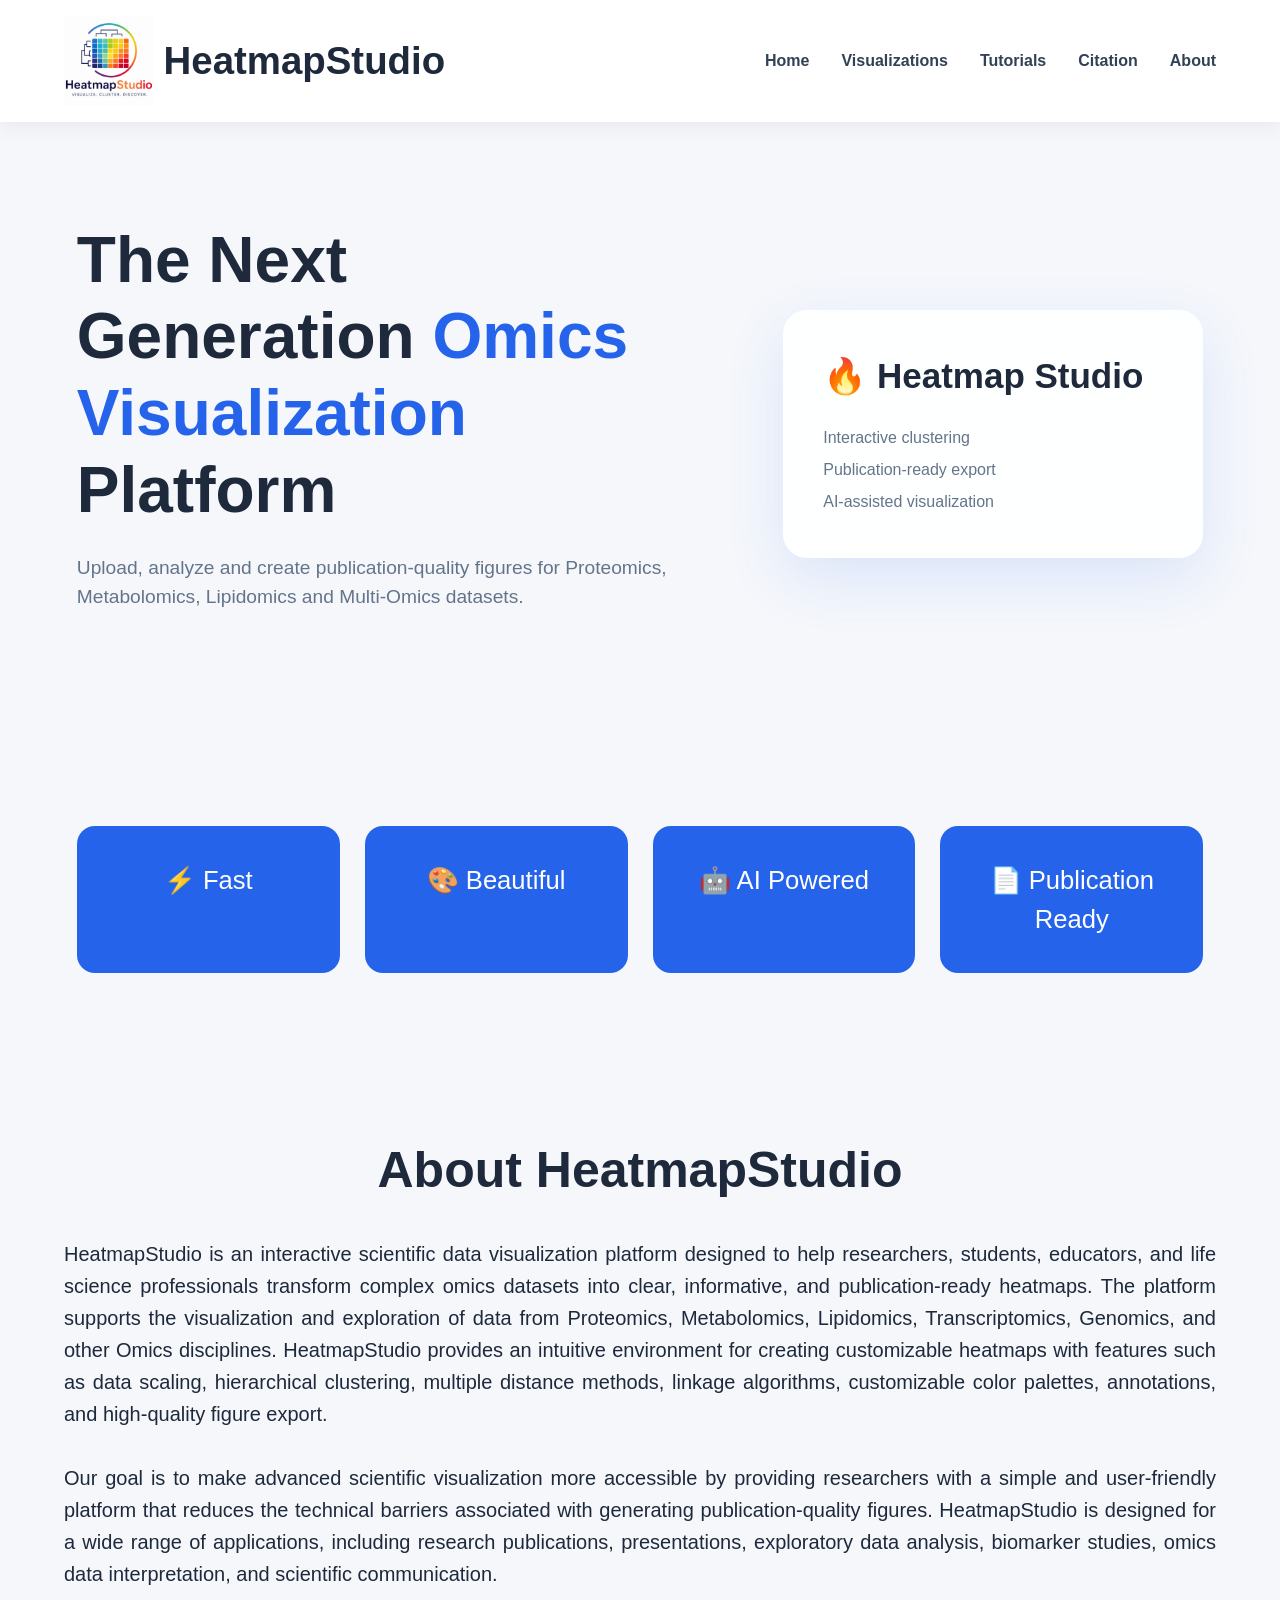
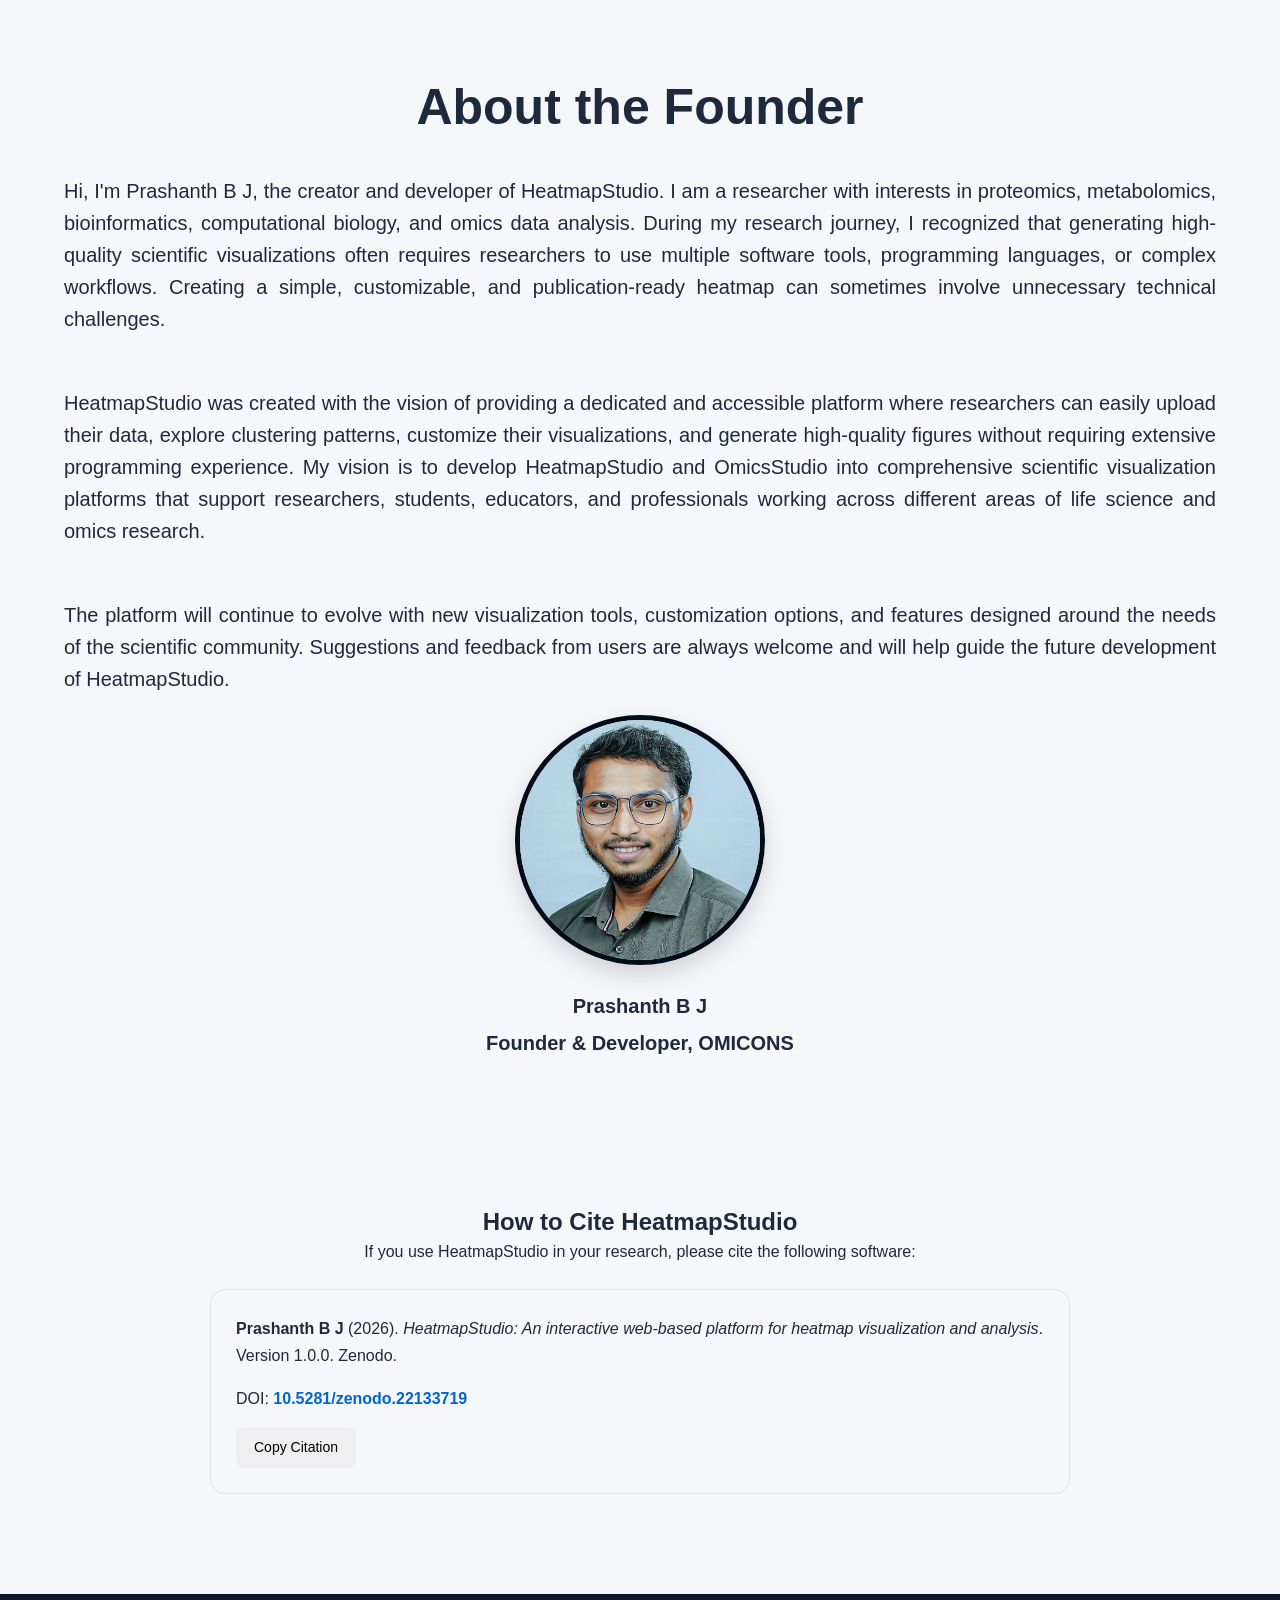
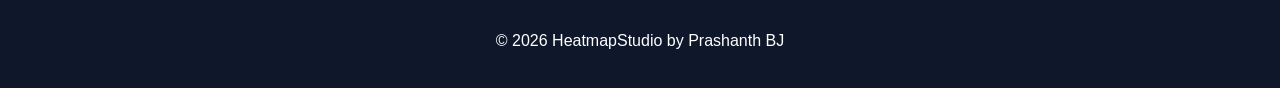
==== commit 34925224: "Update index.html" ====
--- a/index.html
+++ b/index.html
@@ -47,12 +47,6 @@
         <a href="#">About</a>
 
     </nav>
-
-    <div class="nav-buttons">
-
-        <button class="login">Login</button>
-
-    </div>
 
 </header>
 
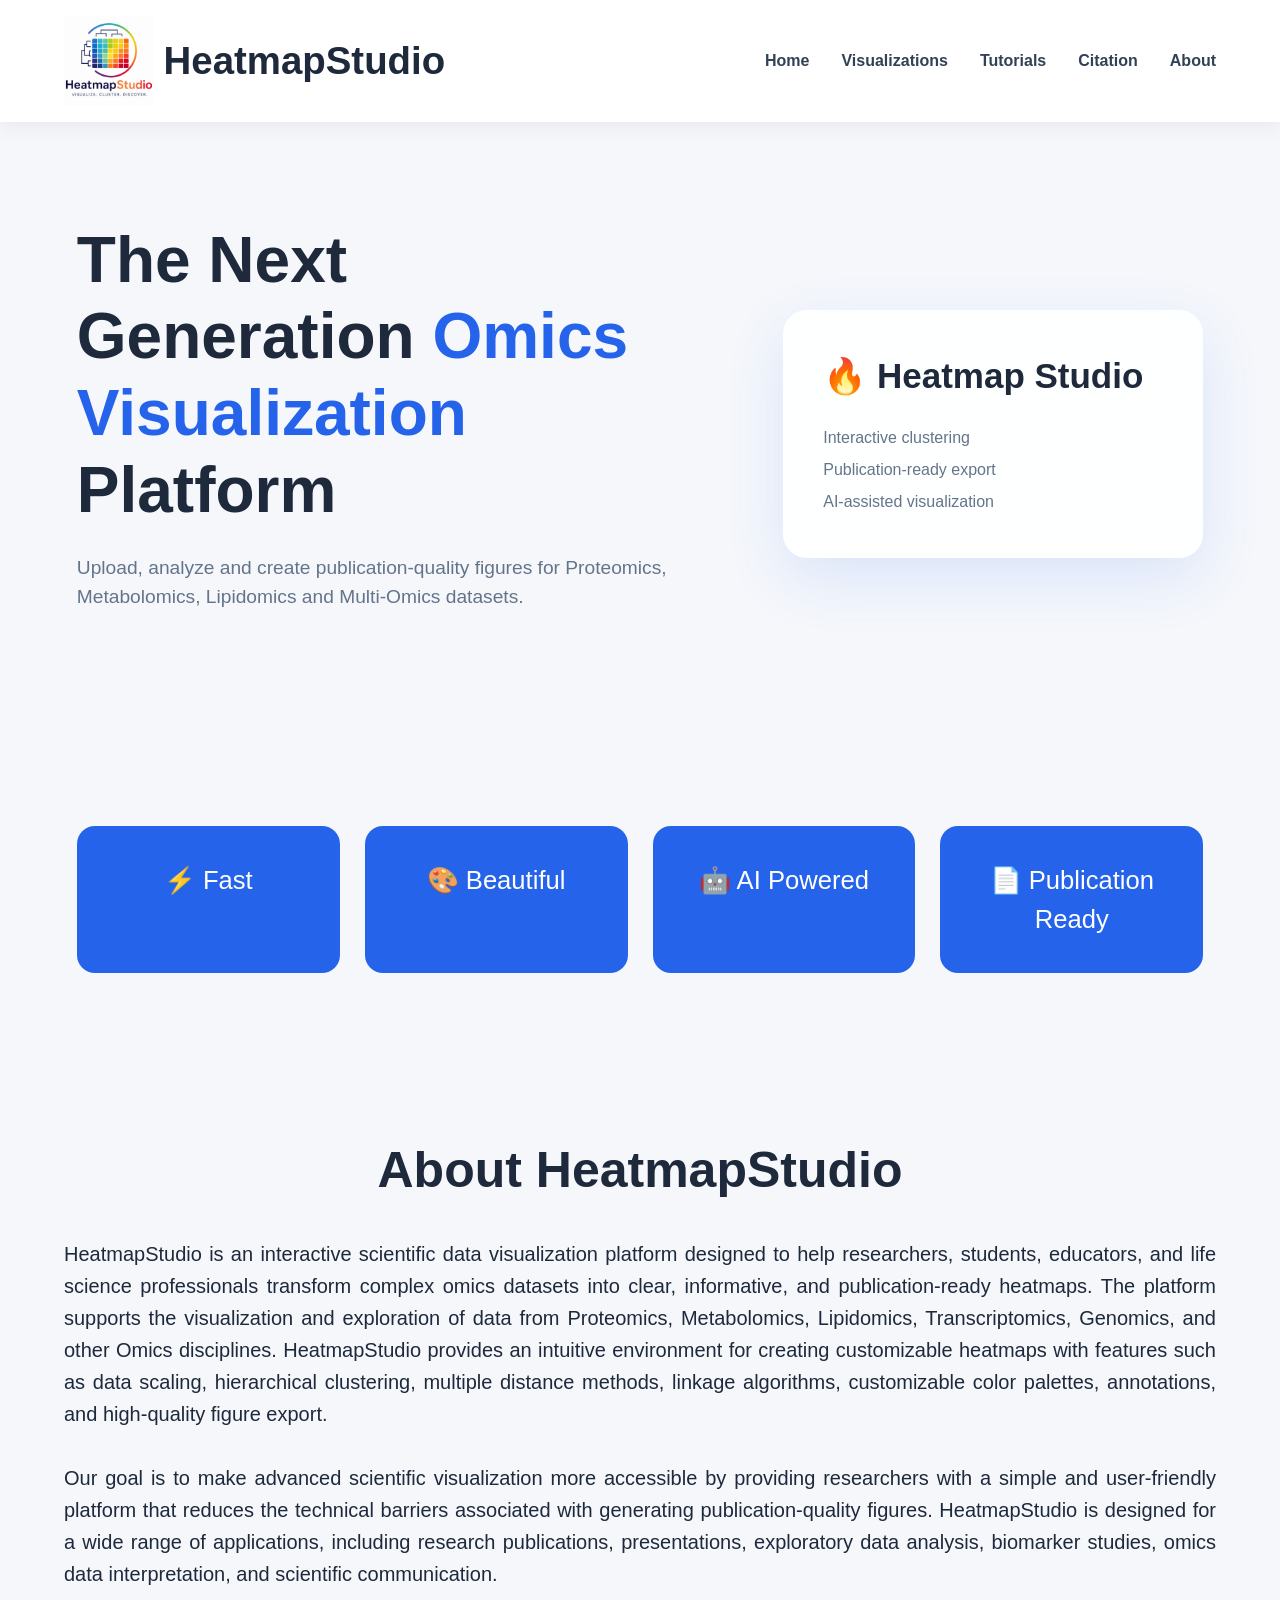
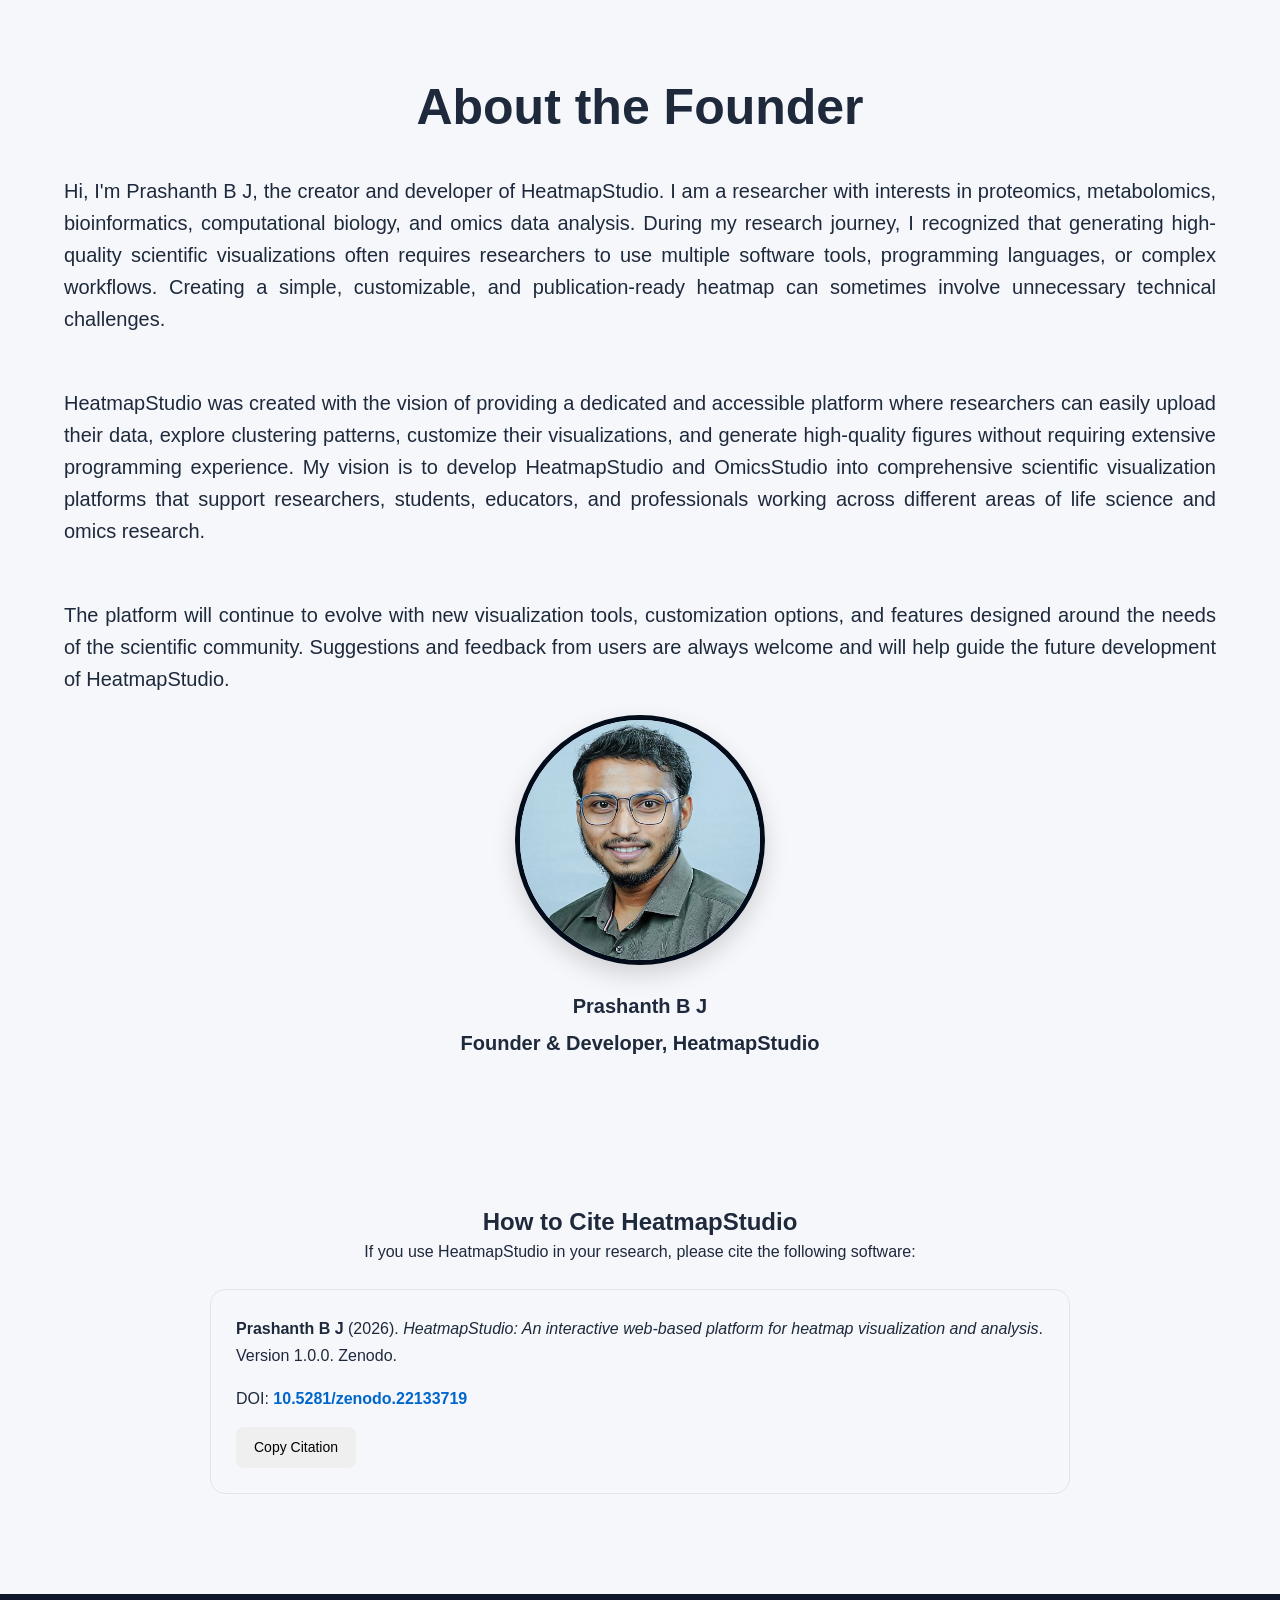
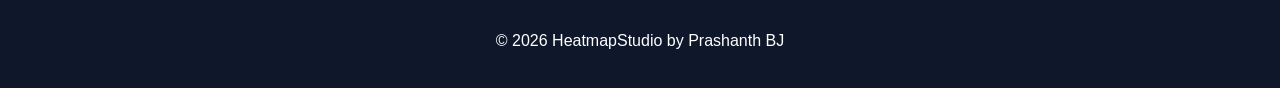
==== commit 7f39cd97: "Update index.html" ====
--- a/index.html
+++ b/index.html
@@ -232,7 +232,7 @@
 
         <div class="founder-sign">
             <h4>Prashanth B J</h4>
-            <p>Founder & Developer, OMICONS</p>
+            <p>Founder & Developer, HeatmapStudio</p>
         </div>
 
     </div>
